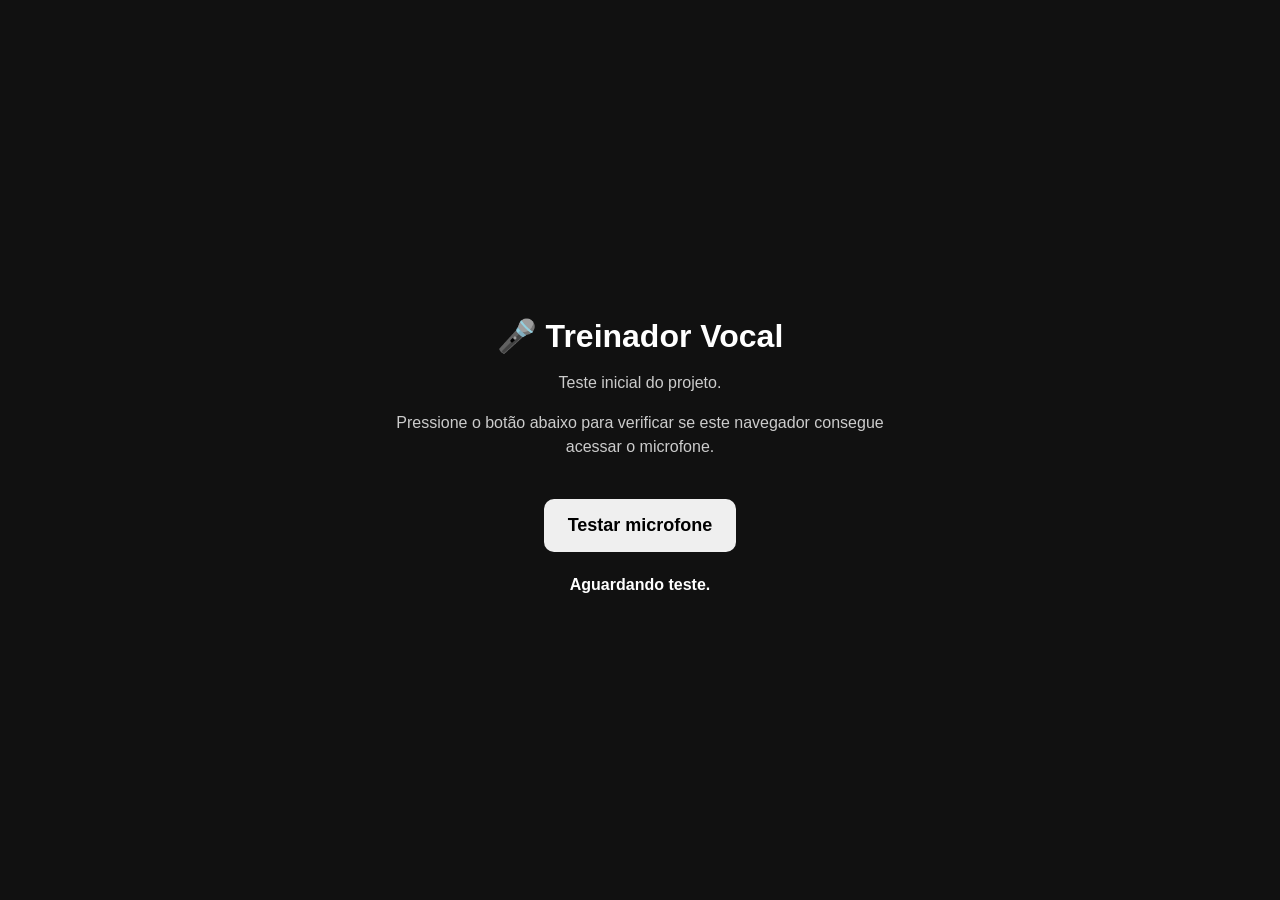
==== index.html @ 142729bc "Cria teste inicial de microfone" ====
<!DOCTYPE html>
<html lang="pt-BR">
<head>
    <meta charset="UTF-8">
    <meta
        name="viewport"
        content="width=device-width, initial-scale=1.0"
    >

    <title>Treinador Vocal</title>

    <style>
        * {
            box-sizing: border-box;
        }

        body {
            margin: 0;
            min-height: 100vh;
            display: flex;
            justify-content: center;
            align-items: center;
            padding: 24px;

            font-family: Arial, Helvetica, sans-serif;

            background: #111;
            color: #fff;
        }

        main {
            width: 100%;
            max-width: 520px;

            text-align: center;
        }

        h1 {
            margin-bottom: 8px;
        }

        p {
            line-height: 1.5;
            color: #ccc;
        }

        button {
            margin-top: 24px;
            padding: 16px 24px;

            border: 0;
            border-radius: 10px;

            font-size: 18px;
            font-weight: bold;

            cursor: pointer;
        }

        #status {
            margin-top: 24px;
            min-height: 28px;

            font-weight: bold;
        }

        .sucesso {
            color: #67d96f;
        }

        .erro {
            color: #ff7070;
        }
    </style>
</head>

<body>

    <main>
        <h1>🎤 Treinador Vocal</h1>

        <p>
            Teste inicial do projeto.
        </p>

        <p>
            Pressione o botão abaixo para verificar
            se este navegador consegue acessar o microfone.
        </p>

        <button id="botaoMicrofone">
            Testar microfone
        </button>

        <div id="status">
            Aguardando teste.
        </div>
    </main>

    <script>
        const botao = document.getElementById("botaoMicrofone");
        const status = document.getElementById("status");

        botao.addEventListener("click", async () => {
            status.className = "";
            status.textContent = "Solicitando acesso ao microfone...";

            if (
                !navigator.mediaDevices ||
                !navigator.mediaDevices.getUserMedia
            ) {
                status.className = "erro";
                status.textContent =
                    "Este navegador não oferece suporte ao acesso ao microfone.";

                return;
            }

            try {
                const stream = await navigator.mediaDevices.getUserMedia({
                    audio: true
                });

                status.className = "sucesso";
                status.textContent =
                    "✓ Microfone autorizado e detectado com sucesso!";

                /*
                 * Por enquanto não precisamos ouvir nem processar o áudio.
                 * Portanto, encerramos imediatamente o acesso ao microfone.
                 */
                stream.getTracks().forEach(track => {
                    track.stop();
                });

            } catch (erro) {
                console.error(erro);

                status.className = "erro";

                if (erro.name === "NotAllowedError") {
                    status.textContent =
                        "Permissão do microfone negada.";
                } else if (erro.name === "NotFoundError") {
                    status.textContent =
                        "Nenhum microfone foi encontrado.";
                } else {
                    status.textContent =
                        "Não foi possível acessar o microfone: " +
                        erro.message;
                }
            }
        });
    </script>

</body>
</html>
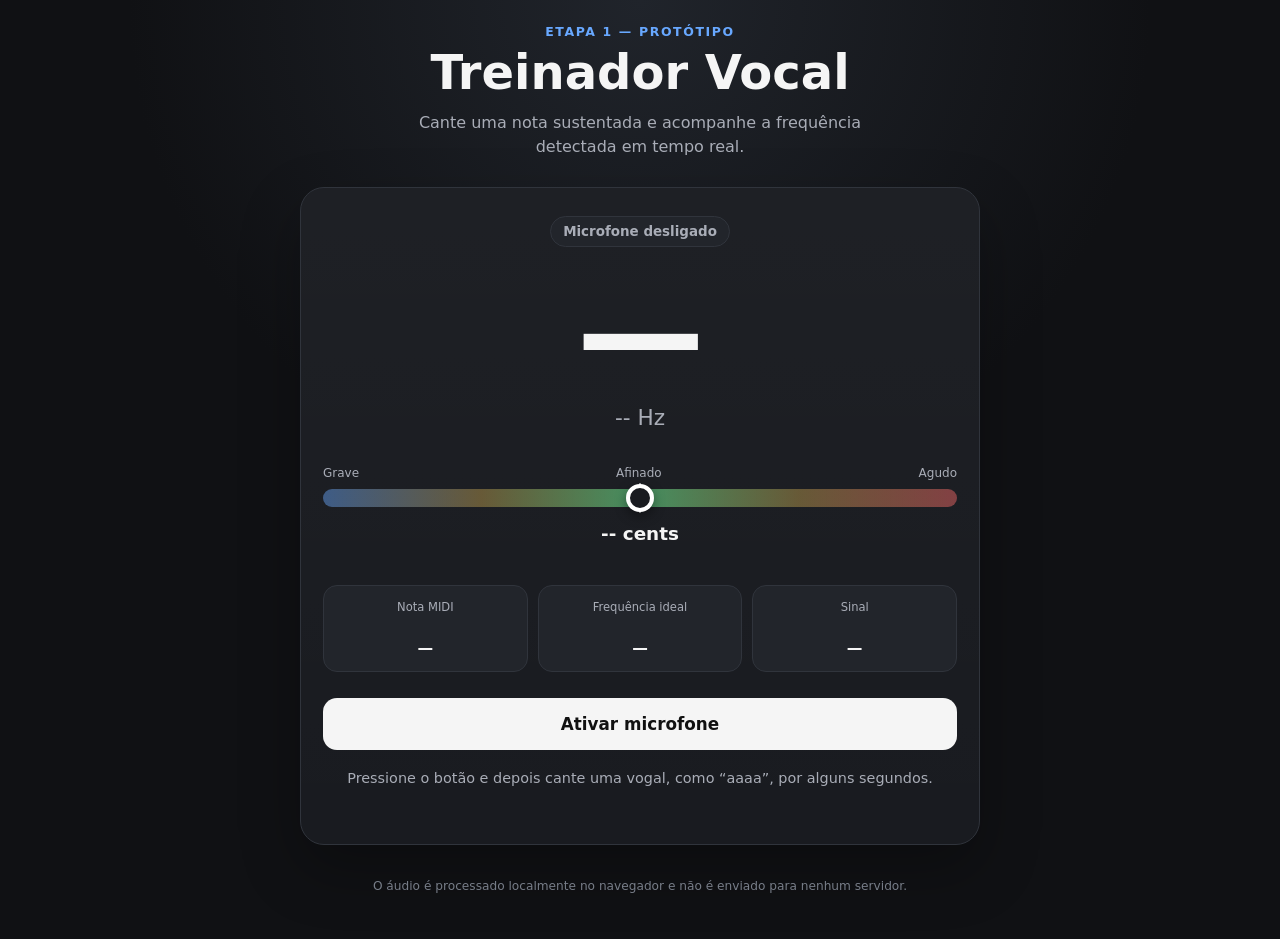
==== commit a368df8a: "Implementa prototipo de deteccao de pitch" ====
--- a/index.html
+++ b/index.html
@@ -2,156 +2,190 @@
 <html lang="pt-BR">
 <head>
     <meta charset="UTF-8">
+
     <meta
         name="viewport"
         content="width=device-width, initial-scale=1.0"
     >
 
+    <meta
+        name="theme-color"
+        content="#101114"
+    >
+
     <title>Treinador Vocal</title>
 
-    <style>
-        * {
-            box-sizing: border-box;
-        }
-
-        body {
-            margin: 0;
-            min-height: 100vh;
-            display: flex;
-            justify-content: center;
-            align-items: center;
-            padding: 24px;
-
-            font-family: Arial, Helvetica, sans-serif;
-
-            background: #111;
-            color: #fff;
-        }
-
-        main {
-            width: 100%;
-            max-width: 520px;
-
-            text-align: center;
-        }
-
-        h1 {
-            margin-bottom: 8px;
-        }
-
-        p {
-            line-height: 1.5;
-            color: #ccc;
-        }
-
-        button {
-            margin-top: 24px;
-            padding: 16px 24px;
-
-            border: 0;
-            border-radius: 10px;
-
-            font-size: 18px;
-            font-weight: bold;
-
-            cursor: pointer;
-        }
-
-        #status {
-            margin-top: 24px;
-            min-height: 28px;
-
-            font-weight: bold;
-        }
-
-        .sucesso {
-            color: #67d96f;
-        }
-
-        .erro {
-            color: #ff7070;
-        }
-    </style>
+    <link
+        rel="stylesheet"
+        href="./css/style.css"
+    >
 </head>
 
 <body>
 
-    <main>
-        <h1>🎤 Treinador Vocal</h1>
+    <main class="app">
 
-        <p>
-            Teste inicial do projeto.
-        </p>
+        <header class="cabecalho">
+            <p class="etapa">
+                ETAPA 1 — PROTÓTIPO
+            </p>
 
-        <p>
-            Pressione o botão abaixo para verificar
-            se este navegador consegue acessar o microfone.
-        </p>
+            <h1>
+                Treinador Vocal
+            </h1>
 
-        <button id="botaoMicrofone">
-            Testar microfone
-        </button>
+            <p class="descricao">
+                Cante uma nota sustentada e acompanhe
+                a frequência detectada em tempo real.
+            </p>
+        </header>
 
-        <div id="status">
-            Aguardando teste.
-        </div>
+
+        <section class="painel">
+
+            <div
+                id="estadoMicrofone"
+                class="estado-microfone"
+            >
+                Microfone desligado
+            </div>
+
+
+            <div class="nota-area">
+
+                <div
+                    id="nota"
+                    class="nota"
+                >
+                    —
+                </div>
+
+                <div
+                    id="oitava"
+                    class="oitava"
+                >
+                </div>
+
+            </div>
+
+
+            <div
+                id="frequencia"
+                class="frequencia"
+            >
+                -- Hz
+            </div>
+
+
+            <div class="afinacao">
+
+                <div class="afinacao-rotulos">
+                    <span>Grave</span>
+                    <span>Afinado</span>
+                    <span>Agudo</span>
+                </div>
+
+                <div class="medidor">
+
+                    <div class="linha-central"></div>
+
+                    <div
+                        id="indicador"
+                        class="indicador"
+                    ></div>
+
+                </div>
+
+                <div
+                    id="cents"
+                    class="cents"
+                >
+                    -- cents
+                </div>
+
+            </div>
+
+
+            <div class="detalhes">
+
+                <div class="detalhe">
+                    <span class="detalhe-titulo">
+                        Nota MIDI
+                    </span>
+
+                    <span
+                        id="midi"
+                        class="detalhe-valor"
+                    >
+                        —
+                    </span>
+                </div>
+
+
+                <div class="detalhe">
+                    <span class="detalhe-titulo">
+                        Frequência ideal
+                    </span>
+
+                    <span
+                        id="frequenciaIdeal"
+                        class="detalhe-valor"
+                    >
+                        —
+                    </span>
+                </div>
+
+
+                <div class="detalhe">
+                    <span class="detalhe-titulo">
+                        Sinal
+                    </span>
+
+                    <span
+                        id="nivelSinal"
+                        class="detalhe-valor"
+                    >
+                        —
+                    </span>
+                </div>
+
+            </div>
+
+
+            <button
+                id="botaoMicrofone"
+                class="botao-principal"
+                type="button"
+            >
+                Ativar microfone
+            </button>
+
+
+            <p
+                id="mensagem"
+                class="mensagem"
+            >
+                Pressione o botão e depois cante uma vogal,
+                como “aaaa”, por alguns segundos.
+            </p>
+
+        </section>
+
+
+        <footer class="rodape">
+            <p>
+                O áudio é processado localmente no navegador
+                e não é enviado para nenhum servidor.
+            </p>
+        </footer>
+
     </main>
 
-    <script>
-        const botao = document.getElementById("botaoMicrofone");
-        const status = document.getElementById("status");
 
-        botao.addEventListener("click", async () => {
-            status.className = "";
-            status.textContent = "Solicitando acesso ao microfone...";
-
-            if (
-                !navigator.mediaDevices ||
-                !navigator.mediaDevices.getUserMedia
-            ) {
-                status.className = "erro";
-                status.textContent =
-                    "Este navegador não oferece suporte ao acesso ao microfone.";
-
-                return;
-            }
-
-            try {
-                const stream = await navigator.mediaDevices.getUserMedia({
-                    audio: true
-                });
-
-                status.className = "sucesso";
-                status.textContent =
-                    "✓ Microfone autorizado e detectado com sucesso!";
-
-                /*
-                 * Por enquanto não precisamos ouvir nem processar o áudio.
-                 * Portanto, encerramos imediatamente o acesso ao microfone.
-                 */
-                stream.getTracks().forEach(track => {
-                    track.stop();
-                });
-
-            } catch (erro) {
-                console.error(erro);
-
-                status.className = "erro";
-
-                if (erro.name === "NotAllowedError") {
-                    status.textContent =
-                        "Permissão do microfone negada.";
-                } else if (erro.name === "NotFoundError") {
-                    status.textContent =
-                        "Nenhum microfone foi encontrado.";
-                } else {
-                    status.textContent =
-                        "Não foi possível acessar o microfone: " +
-                        erro.message;
-                }
-            }
-        });
-    </script>
+    <script
+        type="module"
+        src="./js/app.js"
+    ></script>
 
 </body>
 </html>
--- a/css/style.css
+++ b/css/style.css
@@ -0,0 +1,489 @@
+:root {
+    font-family:
+        Inter,
+        system-ui,
+        -apple-system,
+        BlinkMacSystemFont,
+        "Segoe UI",
+        sans-serif;
+
+    color-scheme: dark;
+
+    --fundo: #101114;
+    --painel: #191b20;
+    --painel-secundario: #22252b;
+
+    --texto: #f5f5f5;
+    --texto-secundario: #a9adb7;
+
+    --borda: #30343c;
+
+    --verde: #62dd8b;
+    --amarelo: #f4c95d;
+    --vermelho: #ff6b6b;
+    --azul: #68a8ff;
+}
+
+
+* {
+    box-sizing: border-box;
+}
+
+
+html,
+body {
+    margin: 0;
+    min-height: 100%;
+}
+
+
+body {
+    min-height: 100vh;
+
+    background:
+        radial-gradient(
+            circle at top,
+            #20242b 0%,
+            var(--fundo) 45%
+        );
+
+    color: var(--texto);
+}
+
+
+button,
+input,
+select {
+    font: inherit;
+}
+
+
+.app {
+    width: min(100%, 720px);
+
+    margin: 0 auto;
+
+    padding:
+        max(24px, env(safe-area-inset-top))
+        20px
+        max(32px, env(safe-area-inset-bottom));
+}
+
+
+.cabecalho {
+    text-align: center;
+
+    margin-bottom: 28px;
+}
+
+
+.etapa {
+    margin: 0 0 8px;
+
+    color: var(--azul);
+
+    font-size: 0.78rem;
+    font-weight: 800;
+
+    letter-spacing: 0.13em;
+}
+
+
+h1 {
+    margin: 0;
+
+    font-size: clamp(
+        2rem,
+        8vw,
+        3rem
+    );
+
+    line-height: 1.05;
+}
+
+
+.descricao {
+    max-width: 520px;
+
+    margin: 14px auto 0;
+
+    color: var(--texto-secundario);
+
+    font-size: 1rem;
+    line-height: 1.5;
+}
+
+
+.painel {
+    padding: 28px 22px;
+
+    background:
+        linear-gradient(
+            180deg,
+            rgba(255, 255, 255, 0.025),
+            rgba(255, 255, 255, 0)
+        ),
+        var(--painel);
+
+    border: 1px solid var(--borda);
+    border-radius: 24px;
+
+    box-shadow:
+        0 24px 60px
+        rgba(0, 0, 0, 0.28);
+}
+
+
+.estado-microfone {
+    width: fit-content;
+
+    margin: 0 auto 22px;
+
+    padding: 7px 12px;
+
+    border: 1px solid var(--borda);
+    border-radius: 999px;
+
+    background: var(--painel-secundario);
+
+    color: var(--texto-secundario);
+
+    font-size: 0.84rem;
+    font-weight: 700;
+}
+
+
+.estado-microfone.ativo {
+    border-color:
+        rgba(98, 221, 139, 0.4);
+
+    color: var(--verde);
+}
+
+
+.nota-area {
+    min-height: 118px;
+
+    display: flex;
+
+    align-items: baseline;
+    justify-content: center;
+
+    gap: 6px;
+}
+
+
+.nota {
+    font-size: clamp(
+        5rem,
+        25vw,
+        8rem
+    );
+
+    font-weight: 900;
+
+    line-height: 1;
+
+    letter-spacing: -0.06em;
+}
+
+
+.oitava {
+    font-size: clamp(
+        2rem,
+        10vw,
+        3rem
+    );
+
+    font-weight: 700;
+
+    color: var(--texto-secundario);
+}
+
+
+.frequencia {
+    margin-top: 8px;
+
+    text-align: center;
+
+    color: var(--texto-secundario);
+
+    font-size: 1.35rem;
+    font-variant-numeric: tabular-nums;
+}
+
+
+.afinacao {
+    margin-top: 36px;
+}
+
+
+.afinacao-rotulos {
+    display: flex;
+
+    justify-content: space-between;
+
+    margin-bottom: 9px;
+
+    color: var(--texto-secundario);
+
+    font-size: 0.75rem;
+}
+
+
+.medidor {
+    position: relative;
+
+    height: 18px;
+
+    border-radius: 999px;
+
+    background:
+        linear-gradient(
+            90deg,
+            rgba(104, 168, 255, 0.45),
+            rgba(244, 201, 93, 0.35),
+            rgba(98, 221, 139, 0.6),
+            rgba(244, 201, 93, 0.35),
+            rgba(255, 107, 107, 0.45)
+        );
+
+    overflow: visible;
+}
+
+
+.linha-central {
+    position: absolute;
+
+    left: 50%;
+    top: -6px;
+
+    width: 2px;
+    height: 30px;
+
+    transform: translateX(-50%);
+
+    background: white;
+
+    opacity: 0.75;
+
+    border-radius: 999px;
+}
+
+
+.indicador {
+    position: absolute;
+
+    left: 50%;
+    top: 50%;
+
+    width: 28px;
+    height: 28px;
+
+    transform:
+        translate(-50%, -50%);
+
+    border: 4px solid white;
+    border-radius: 50%;
+
+    background: var(--painel);
+
+    box-shadow:
+        0 4px 12px
+        rgba(0, 0, 0, 0.4);
+
+    transition:
+        left 70ms linear,
+        opacity 120ms ease;
+}
+
+
+.cents {
+    min-height: 30px;
+
+    margin-top: 16px;
+
+    text-align: center;
+
+    font-size: 1.15rem;
+    font-weight: 800;
+
+    font-variant-numeric: tabular-nums;
+}
+
+
+.cents.afinado {
+    color: var(--verde);
+}
+
+
+.cents.proximo {
+    color: var(--amarelo);
+}
+
+
+.cents.distante {
+    color: var(--vermelho);
+}
+
+
+.detalhes {
+    display: grid;
+
+    grid-template-columns:
+        repeat(3, 1fr);
+
+    gap: 10px;
+
+    margin-top: 32px;
+}
+
+
+.detalhe {
+    min-width: 0;
+
+    padding: 14px 10px;
+
+    background: var(--painel-secundario);
+
+    border: 1px solid var(--borda);
+    border-radius: 14px;
+
+    text-align: center;
+}
+
+
+.detalhe-titulo {
+    display: block;
+
+    min-height: 32px;
+
+    color: var(--texto-secundario);
+
+    font-size: 0.72rem;
+}
+
+
+.detalhe-valor {
+    display: block;
+
+    margin-top: 6px;
+
+    font-size: 0.98rem;
+    font-weight: 800;
+
+    font-variant-numeric: tabular-nums;
+}
+
+
+.botao-principal {
+    width: 100%;
+
+    margin-top: 26px;
+    padding: 16px 22px;
+
+    border: 0;
+    border-radius: 14px;
+
+    background: var(--texto);
+
+    color: #111;
+
+    font-size: 1.05rem;
+    font-weight: 900;
+
+    cursor: pointer;
+}
+
+
+.botao-principal:active {
+    transform: scale(0.99);
+}
+
+
+.botao-principal.parar {
+    background: var(--vermelho);
+
+    color: white;
+}
+
+
+.botao-principal:disabled {
+    cursor: wait;
+
+    opacity: 0.65;
+}
+
+
+.mensagem {
+    min-height: 48px;
+
+    margin: 18px 0 0;
+
+    text-align: center;
+
+    color: var(--texto-secundario);
+
+    font-size: 0.9rem;
+    line-height: 1.5;
+}
+
+
+.mensagem.erro {
+    color: var(--vermelho);
+}
+
+
+.rodape {
+    padding: 20px 16px 0;
+
+    text-align: center;
+
+    color: #777d88;
+
+    font-size: 0.76rem;
+    line-height: 1.45;
+}
+
+
+@media (max-width: 520px) {
+
+    .app {
+        padding-left: 14px;
+        padding-right: 14px;
+    }
+
+
+    .painel {
+        padding:
+            24px
+            16px;
+    }
+
+
+    .detalhes {
+        grid-template-columns: 1fr;
+    }
+
+
+    .detalhe {
+        display: flex;
+
+        align-items: center;
+        justify-content: space-between;
+
+        gap: 12px;
+
+        text-align: left;
+    }
+
+
+    .detalhe-titulo {
+        min-height: 0;
+    }
+
+
+    .detalhe-valor {
+        margin-top: 0;
+    }
+}
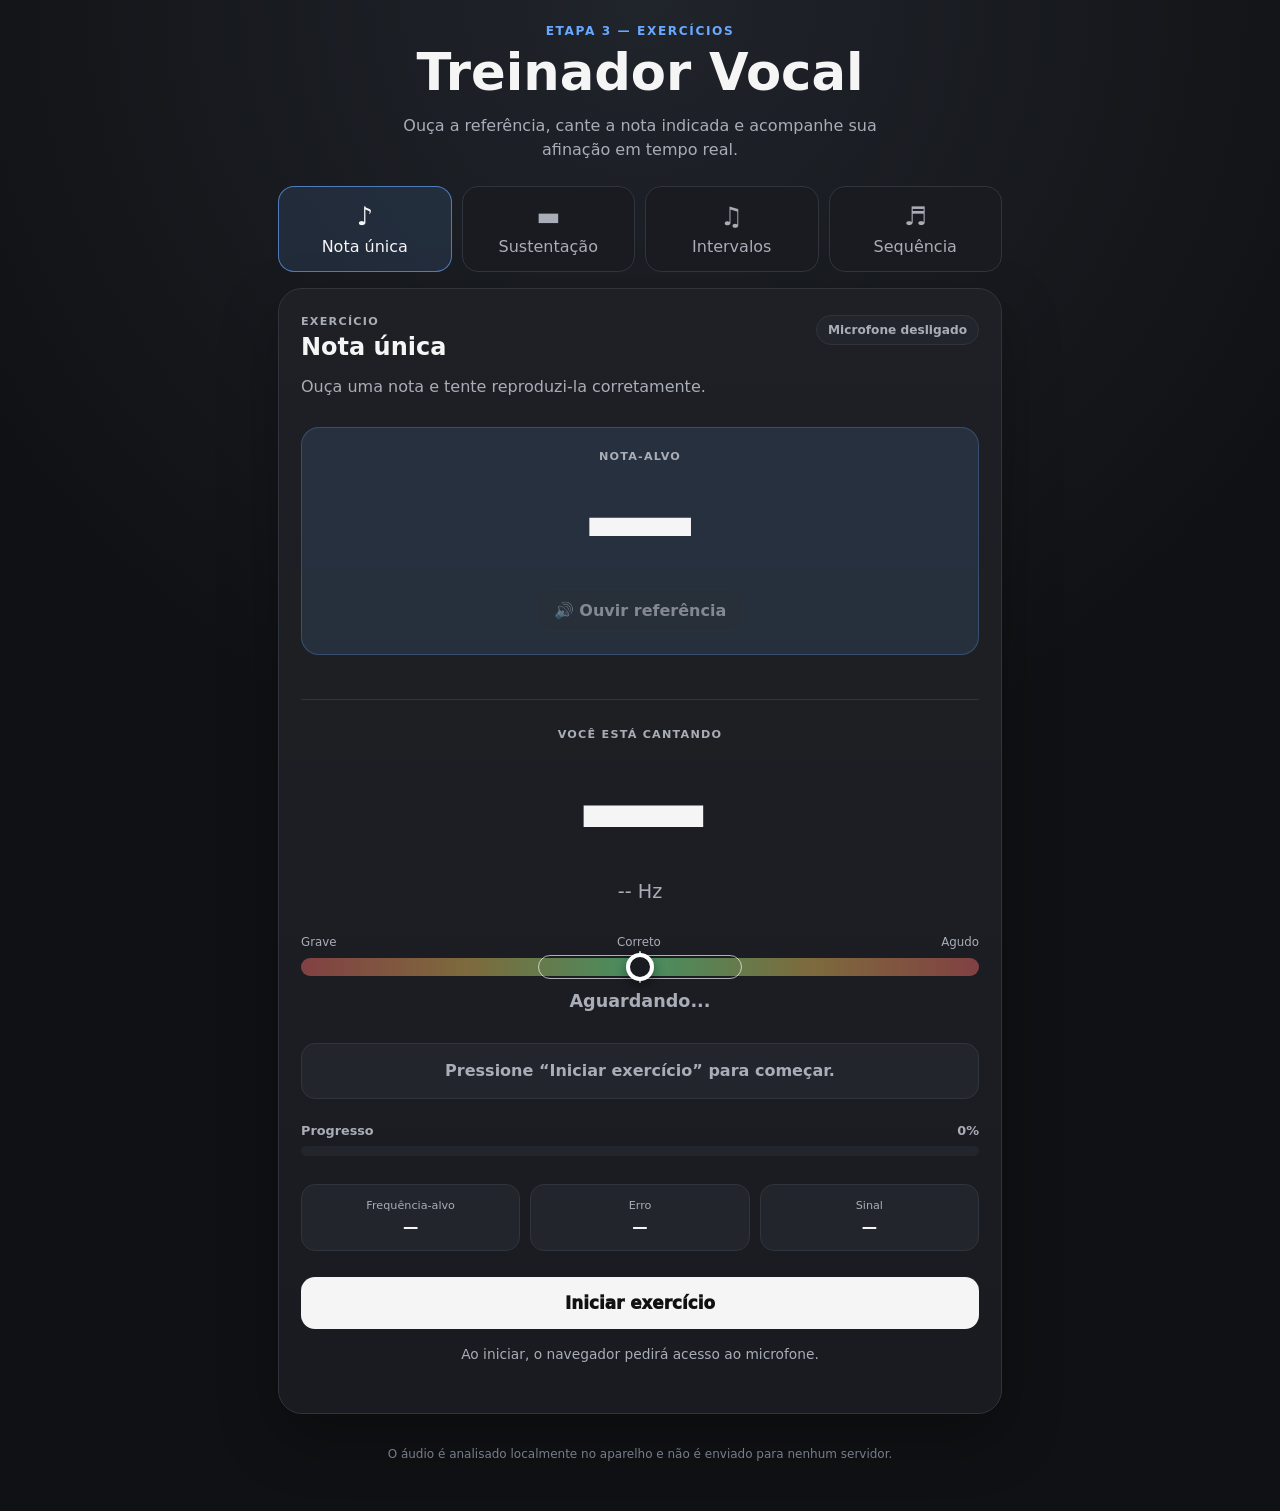
==== commit 6f90cf76: "Implementa exercicios de afinacao vocal" ====
--- a/index.html
+++ b/index.html
@@ -26,8 +26,9 @@
     <main class="app">
 
         <header class="cabecalho">
+
             <p class="etapa">
-                ETAPA 1 — PROTÓTIPO
+                ETAPA 3 — EXERCÍCIOS
             </p>
 
             <h1>
@@ -35,45 +36,165 @@
             </h1>
 
             <p class="descricao">
-                Cante uma nota sustentada e acompanhe
-                a frequência detectada em tempo real.
-            </p>
+                Ouça a referência, cante a nota indicada
+                e acompanhe sua afinação em tempo real.
+            </p>
+
         </header>
 
 
+        <section class="selecao-exercicios">
+
+            <button
+                class="botao-exercicio ativo"
+                data-exercise="single"
+                type="button"
+            >
+                <span class="icone-exercicio">♪</span>
+                <span>Nota única</span>
+            </button>
+
+
+            <button
+                class="botao-exercicio"
+                data-exercise="sustain"
+                type="button"
+            >
+                <span class="icone-exercicio">▬</span>
+                <span>Sustentação</span>
+            </button>
+
+
+            <button
+                class="botao-exercicio"
+                data-exercise="interval"
+                type="button"
+            >
+                <span class="icone-exercicio">♫</span>
+                <span>Intervalos</span>
+            </button>
+
+
+            <button
+                class="botao-exercicio"
+                data-exercise="sequence"
+                type="button"
+            >
+                <span class="icone-exercicio">♬</span>
+                <span>Sequência</span>
+            </button>
+
+        </section>
+
+
         <section class="painel">
 
+            <div class="topo-painel">
+
+                <div>
+                    <p class="rotulo">
+                        EXERCÍCIO
+                    </p>
+
+                    <h2 id="tituloExercicio">
+                        Nota única
+                    </h2>
+                </div>
+
+
+                <div
+                    id="estadoMicrofone"
+                    class="estado-microfone"
+                >
+                    Microfone desligado
+                </div>
+
+            </div>
+
+
+            <p
+                id="descricaoExercicio"
+                class="descricao-exercicio"
+            >
+                Ouça uma nota e tente reproduzi-la corretamente.
+            </p>
+
+
+            <div class="alvo-container">
+
+                <p class="rotulo">
+                    NOTA-ALVO
+                </p>
+
+                <div class="nota-alvo-area">
+
+                    <span
+                        id="notaAlvo"
+                        class="nota-alvo"
+                    >
+                        —
+                    </span>
+
+                    <span
+                        id="oitavaAlvo"
+                        class="oitava-alvo"
+                    ></span>
+
+                </div>
+
+
+                <button
+                    id="botaoOuvirNota"
+                    class="botao-secundario"
+                    type="button"
+                    disabled
+                >
+                    🔊 Ouvir referência
+                </button>
+
+            </div>
+
+
             <div
-                id="estadoMicrofone"
-                class="estado-microfone"
-            >
-                Microfone desligado
-            </div>
-
-
-            <div class="nota-area">
+                id="sequenciaVisual"
+                class="sequencia-visual"
+            ></div>
+
+
+            <div class="divisor"></div>
+
+
+            <div class="deteccao">
+
+                <p class="rotulo">
+                    VOCÊ ESTÁ CANTANDO
+                </p>
+
+
+                <div class="nota-detectada-area">
+
+                    <span
+                        id="nota"
+                        class="nota"
+                    >
+                        —
+                    </span>
+
+                    <span
+                        id="oitava"
+                        class="oitava"
+                    ></span>
+
+                </div>
+
 
                 <div
-                    id="nota"
-                    class="nota"
+                    id="frequencia"
+                    class="frequencia"
                 >
-                    —
-                </div>
-
-                <div
-                    id="oitava"
-                    class="oitava"
-                >
-                </div>
-
-            </div>
-
-
-            <div
-                id="frequencia"
-                class="frequencia"
-            >
-                -- Hz
+                    -- Hz
+                </div>
+
             </div>
 
 
@@ -81,11 +202,14 @@
 
                 <div class="afinacao-rotulos">
                     <span>Grave</span>
-                    <span>Afinado</span>
+                    <span>Correto</span>
                     <span>Agudo</span>
                 </div>
 
+
                 <div class="medidor">
+
+                    <div class="faixa-correta"></div>
 
                     <div class="linha-central"></div>
 
@@ -96,11 +220,47 @@
 
                 </div>
 
+
                 <div
                     id="cents"
                     class="cents"
                 >
-                    -- cents
+                    Aguardando...
+                </div>
+
+            </div>
+
+
+            <div
+                id="feedback"
+                class="feedback neutro"
+            >
+                Escolha o exercício e pressione “Iniciar exercício”.
+            </div>
+
+
+            <div class="progresso-container">
+
+                <div class="progresso-cabecalho">
+
+                    <span>
+                        Progresso
+                    </span>
+
+                    <span id="textoProgresso">
+                        0%
+                    </span>
+
+                </div>
+
+
+                <div class="barra-progresso">
+
+                    <div
+                        id="barraProgresso"
+                        class="barra-progresso-preenchimento"
+                    ></div>
+
                 </div>
 
             </div>
@@ -109,34 +269,39 @@
             <div class="detalhes">
 
                 <div class="detalhe">
+
                     <span class="detalhe-titulo">
-                        Nota MIDI
-                    </span>
-
-                    <span
-                        id="midi"
+                        Frequência-alvo
+                    </span>
+
+                    <span
+                        id="frequenciaAlvo"
                         class="detalhe-valor"
                     >
                         —
                     </span>
+
                 </div>
 
 
                 <div class="detalhe">
+
                     <span class="detalhe-titulo">
-                        Frequência ideal
-                    </span>
-
-                    <span
-                        id="frequenciaIdeal"
+                        Erro
+                    </span>
+
+                    <span
+                        id="erroCents"
                         class="detalhe-valor"
                     >
                         —
                     </span>
+
                 </div>
 
 
                 <div class="detalhe">
+
                     <span class="detalhe-titulo">
                         Sinal
                     </span>
@@ -147,17 +312,18 @@
                     >
                         —
                     </span>
-                </div>
-
-            </div>
-
-
-            <button
-                id="botaoMicrofone"
+
+                </div>
+
+            </div>
+
+
+            <button
+                id="botaoPrincipal"
                 class="botao-principal"
                 type="button"
             >
-                Ativar microfone
+                Iniciar exercício
             </button>
 
 
@@ -165,18 +331,19 @@
                 id="mensagem"
                 class="mensagem"
             >
-                Pressione o botão e depois cante uma vogal,
-                como “aaaa”, por alguns segundos.
+                Ao iniciar, o navegador pedirá acesso ao microfone.
             </p>
 
         </section>
 
 
         <footer class="rodape">
+
             <p>
-                O áudio é processado localmente no navegador
+                O áudio é analisado localmente no aparelho
                 e não é enviado para nenhum servidor.
             </p>
+
         </footer>
 
     </main>
--- a/css/style.css
+++ b/css/style.css
@@ -12,6 +12,7 @@
     --fundo: #101114;
     --painel: #191b20;
     --painel-secundario: #22252b;
+    --painel-claro: #2a2e36;
 
     --texto: #f5f5f5;
     --texto-secundario: #a9adb7;
@@ -19,9 +20,16 @@
     --borda: #30343c;
 
     --verde: #62dd8b;
+    --verde-fundo: rgba(98, 221, 139, 0.12);
+
     --amarelo: #f4c95d;
+    --amarelo-fundo: rgba(244, 201, 93, 0.12);
+
     --vermelho: #ff6b6b;
+    --vermelho-fundo: rgba(255, 107, 107, 0.12);
+
     --azul: #68a8ff;
+    --azul-fundo: rgba(104, 168, 255, 0.12);
 }
 
 
@@ -44,36 +52,44 @@
         radial-gradient(
             circle at top,
             #20242b 0%,
-            var(--fundo) 45%
+            var(--fundo) 48%
         );
 
     color: var(--texto);
 }
 
 
-button,
-input,
-select {
+button {
     font: inherit;
 }
 
 
+button:focus-visible {
+    outline: 3px solid rgba(104, 168, 255, 0.7);
+    outline-offset: 3px;
+}
+
+
 .app {
-    width: min(100%, 720px);
+    width: min(100%, 760px);
 
     margin: 0 auto;
 
     padding:
         max(24px, env(safe-area-inset-top))
-        20px
-        max(32px, env(safe-area-inset-bottom));
-}
-
+        18px
+        max(36px, env(safe-area-inset-bottom));
+}
+
+
+/* ============================================================
+   CABEÇALHO
+   ============================================================ */
 
 .cabecalho {
+    margin-bottom: 24px;
+
     text-align: center;
-
-    margin-bottom: 28px;
 }
 
 
@@ -82,8 +98,8 @@
 
     color: var(--azul);
 
-    font-size: 0.78rem;
-    font-weight: 800;
+    font-size: 0.76rem;
+    font-weight: 900;
 
     letter-spacing: 0.13em;
 }
@@ -95,7 +111,7 @@
     font-size: clamp(
         2rem,
         8vw,
-        3rem
+        3.2rem
     );
 
     line-height: 1.05;
@@ -103,30 +119,103 @@
 
 
 .descricao {
-    max-width: 520px;
+    max-width: 540px;
 
     margin: 14px auto 0;
 
     color: var(--texto-secundario);
 
-    font-size: 1rem;
     line-height: 1.5;
 }
 
 
+/* ============================================================
+   SELETOR DE EXERCÍCIOS
+   ============================================================ */
+
+.selecao-exercicios {
+    display: grid;
+
+    grid-template-columns:
+        repeat(4, 1fr);
+
+    gap: 10px;
+
+    margin-bottom: 16px;
+}
+
+
+.botao-exercicio {
+    min-height: 86px;
+
+    display: flex;
+
+    flex-direction: column;
+    align-items: center;
+    justify-content: center;
+
+    gap: 6px;
+
+    padding: 12px 8px;
+
+    border: 1px solid var(--borda);
+    border-radius: 16px;
+
+    background: var(--painel);
+
+    color: var(--texto-secundario);
+
+    cursor: pointer;
+
+    transition:
+        border-color 150ms ease,
+        background 150ms ease,
+        color 150ms ease,
+        transform 100ms ease;
+}
+
+
+.botao-exercicio:hover {
+    border-color: #4c5361;
+}
+
+
+.botao-exercicio:active {
+    transform: scale(0.98);
+}
+
+
+.botao-exercicio.ativo {
+    border-color: rgba(104, 168, 255, 0.65);
+
+    background: var(--azul-fundo);
+
+    color: var(--texto);
+}
+
+
+.icone-exercicio {
+    font-size: 1.6rem;
+}
+
+
+/* ============================================================
+   PAINEL PRINCIPAL
+   ============================================================ */
+
 .painel {
-    padding: 28px 22px;
+    padding: 26px 22px;
+
+    border: 1px solid var(--borda);
+    border-radius: 24px;
 
     background:
         linear-gradient(
             180deg,
             rgba(255, 255, 255, 0.025),
-            rgba(255, 255, 255, 0)
+            transparent
         ),
         var(--painel);
-
-    border: 1px solid var(--borda);
-    border-radius: 24px;
 
     box-shadow:
         0 24px 60px
@@ -134,12 +223,39 @@
 }
 
 
+.topo-painel {
+    display: flex;
+
+    align-items: flex-start;
+    justify-content: space-between;
+
+    gap: 18px;
+}
+
+
+.rotulo {
+    margin: 0 0 5px;
+
+    color: var(--texto-secundario);
+
+    font-size: 0.7rem;
+    font-weight: 900;
+
+    letter-spacing: 0.11em;
+}
+
+
+h2 {
+    margin: 0;
+
+    font-size: 1.5rem;
+}
+
+
 .estado-microfone {
-    width: fit-content;
-
-    margin: 0 auto 22px;
-
-    padding: 7px 12px;
+    flex-shrink: 0;
+
+    padding: 7px 11px;
 
     border: 1px solid var(--borda);
     border-radius: 999px;
@@ -148,8 +264,8 @@
 
     color: var(--texto-secundario);
 
-    font-size: 0.84rem;
-    font-weight: 700;
+    font-size: 0.76rem;
+    font-weight: 800;
 }
 
 
@@ -161,60 +277,232 @@
 }
 
 
-.nota-area {
-    min-height: 118px;
+.descricao-exercicio {
+    margin: 14px 0 0;
+
+    color: var(--texto-secundario);
+
+    line-height: 1.5;
+}
+
+
+/* ============================================================
+   NOTA-ALVO
+   ============================================================ */
+
+.alvo-container {
+    margin-top: 28px;
+
+    padding: 22px;
+
+    border: 1px solid rgba(104, 168, 255, 0.25);
+    border-radius: 18px;
+
+    background: var(--azul-fundo);
+
+    text-align: center;
+}
+
+
+.nota-alvo-area {
+    min-height: 96px;
 
     display: flex;
 
     align-items: baseline;
     justify-content: center;
 
-    gap: 6px;
+    gap: 4px;
+}
+
+
+.nota-alvo {
+    font-size: clamp(
+        4.4rem,
+        20vw,
+        6.8rem
+    );
+
+    font-weight: 950;
+
+    line-height: 1;
+}
+
+
+.oitava-alvo {
+    font-size: 2.3rem;
+
+    font-weight: 800;
+
+    color: var(--texto-secundario);
+}
+
+
+.botao-secundario {
+    margin-top: 12px;
+
+    padding: 11px 17px;
+
+    border: 1px solid var(--borda);
+    border-radius: 12px;
+
+    background: var(--painel-claro);
+
+    color: var(--texto);
+
+    font-weight: 800;
+
+    cursor: pointer;
+}
+
+
+.botao-secundario:disabled {
+    cursor: not-allowed;
+
+    opacity: 0.45;
+}
+
+
+/* ============================================================
+   SEQUÊNCIA VISUAL
+   ============================================================ */
+
+.sequencia-visual {
+    display: flex;
+
+    flex-wrap: wrap;
+
+    align-items: center;
+    justify-content: center;
+
+    gap: 8px;
+
+    min-height: 0;
+
+    margin-top: 16px;
+}
+
+
+.nota-sequencia {
+    min-width: 58px;
+
+    padding: 10px;
+
+    border: 1px solid var(--borda);
+    border-radius: 12px;
+
+    background: var(--painel-secundario);
+
+    color: var(--texto-secundario);
+
+    text-align: center;
+
+    font-weight: 900;
+
+    transition:
+        border-color 150ms ease,
+        background 150ms ease,
+        color 150ms ease,
+        transform 150ms ease;
+}
+
+
+.nota-sequencia.atual {
+    transform: scale(1.08);
+
+    border-color: var(--azul);
+
+    background: var(--azul-fundo);
+
+    color: var(--texto);
+}
+
+
+.nota-sequencia.concluida {
+    border-color:
+        rgba(98, 221, 139, 0.55);
+
+    background: var(--verde-fundo);
+
+    color: var(--verde);
+}
+
+
+.divisor {
+    height: 1px;
+
+    margin: 28px 0;
+
+    background: var(--borda);
+}
+
+
+/* ============================================================
+   NOTA DETECTADA
+   ============================================================ */
+
+.deteccao {
+    text-align: center;
+}
+
+
+.nota-detectada-area {
+    min-height: 116px;
+
+    display: flex;
+
+    align-items: baseline;
+    justify-content: center;
+
+    gap: 5px;
 }
 
 
 .nota {
     font-size: clamp(
         5rem,
-        25vw,
+        24vw,
         8rem
     );
 
-    font-weight: 900;
+    font-weight: 950;
 
     line-height: 1;
 
-    letter-spacing: -0.06em;
+    letter-spacing: -0.05em;
 }
 
 
 .oitava {
     font-size: clamp(
         2rem,
-        10vw,
+        9vw,
         3rem
     );
 
-    font-weight: 700;
-
-    color: var(--texto-secundario);
+    color: var(--texto-secundario);
+
+    font-weight: 800;
 }
 
 
 .frequencia {
-    margin-top: 8px;
-
-    text-align: center;
-
-    color: var(--texto-secundario);
-
-    font-size: 1.35rem;
+    margin-top: 6px;
+
+    color: var(--texto-secundario);
+
+    font-size: 1.2rem;
+
     font-variant-numeric: tabular-nums;
 }
 
 
+/* ============================================================
+   MEDIDOR
+   ============================================================ */
+
 .afinacao {
-    margin-top: 36px;
+    margin-top: 32px;
 }
 
 
@@ -227,7 +515,7 @@
 
     color: var(--texto-secundario);
 
-    font-size: 0.75rem;
+    font-size: 0.74rem;
 }
 
 
@@ -235,20 +523,34 @@
     position: relative;
 
     height: 18px;
+
+    overflow: visible;
 
     border-radius: 999px;
 
     background:
         linear-gradient(
             90deg,
-            rgba(104, 168, 255, 0.45),
-            rgba(244, 201, 93, 0.35),
+            rgba(255, 107, 107, 0.45),
+            rgba(244, 201, 93, 0.45),
             rgba(98, 221, 139, 0.6),
-            rgba(244, 201, 93, 0.35),
+            rgba(244, 201, 93, 0.45),
             rgba(255, 107, 107, 0.45)
         );
-
-    overflow: visible;
+}
+
+
+.faixa-correta {
+    position: absolute;
+
+    left: 35%;
+    right: 35%;
+    top: -3px;
+
+    height: 24px;
+
+    border: 1px solid rgba(255, 255, 255, 0.65);
+    border-radius: 999px;
 }
 
 
@@ -256,18 +558,18 @@
     position: absolute;
 
     left: 50%;
-    top: -6px;
+    top: -7px;
 
     width: 2px;
-    height: 30px;
+    height: 32px;
 
     transform: translateX(-50%);
 
+    border-radius: 999px;
+
     background: white;
 
-    opacity: 0.75;
-
-    border-radius: 999px;
+    opacity: 0.85;
 }
 
 
@@ -293,20 +595,22 @@
         rgba(0, 0, 0, 0.4);
 
     transition:
-        left 70ms linear,
-        opacity 120ms ease;
+        left 65ms linear,
+        opacity 100ms ease;
 }
 
 
 .cents {
     min-height: 30px;
 
-    margin-top: 16px;
+    margin-top: 15px;
 
     text-align: center;
 
-    font-size: 1.15rem;
-    font-weight: 800;
+    color: var(--texto-secundario);
+
+    font-size: 1.1rem;
+    font-weight: 900;
 
     font-variant-numeric: tabular-nums;
 }
@@ -327,6 +631,113 @@
 }
 
 
+/* ============================================================
+   FEEDBACK
+   ============================================================ */
+
+.feedback {
+    margin-top: 22px;
+
+    padding: 16px;
+
+    border: 1px solid var(--borda);
+    border-radius: 14px;
+
+    text-align: center;
+
+    font-weight: 850;
+
+    line-height: 1.4;
+}
+
+
+.feedback.neutro {
+    background: var(--painel-secundario);
+
+    color: var(--texto-secundario);
+}
+
+
+.feedback.correto {
+    border-color:
+        rgba(98, 221, 139, 0.4);
+
+    background: var(--verde-fundo);
+
+    color: var(--verde);
+}
+
+
+.feedback.proximo {
+    border-color:
+        rgba(244, 201, 93, 0.4);
+
+    background: var(--amarelo-fundo);
+
+    color: var(--amarelo);
+}
+
+
+.feedback.errado {
+    border-color:
+        rgba(255, 107, 107, 0.4);
+
+    background: var(--vermelho-fundo);
+
+    color: var(--vermelho);
+}
+
+
+/* ============================================================
+   PROGRESSO
+   ============================================================ */
+
+.progresso-container {
+    margin-top: 24px;
+}
+
+
+.progresso-cabecalho {
+    display: flex;
+
+    justify-content: space-between;
+
+    margin-bottom: 8px;
+
+    color: var(--texto-secundario);
+
+    font-size: 0.8rem;
+    font-weight: 800;
+}
+
+
+.barra-progresso {
+    height: 10px;
+
+    overflow: hidden;
+
+    border-radius: 999px;
+
+    background: var(--painel-secundario);
+}
+
+
+.barra-progresso-preenchimento {
+    width: 0%;
+    height: 100%;
+
+    border-radius: inherit;
+
+    background: var(--verde);
+
+    transition: width 90ms linear;
+}
+
+
+/* ============================================================
+   DETALHES
+   ============================================================ */
+
 .detalhes {
     display: grid;
 
@@ -335,20 +746,18 @@
 
     gap: 10px;
 
-    margin-top: 32px;
+    margin-top: 28px;
 }
 
 
 .detalhe {
-    min-width: 0;
-
     padding: 14px 10px;
-
-    background: var(--painel-secundario);
 
     border: 1px solid var(--borda);
     border-radius: 14px;
 
+    background: var(--painel-secundario);
+
     text-align: center;
 }
 
@@ -356,11 +765,9 @@
 .detalhe-titulo {
     display: block;
 
-    min-height: 32px;
-
-    color: var(--texto-secundario);
-
-    font-size: 0.72rem;
+    color: var(--texto-secundario);
+
+    font-size: 0.7rem;
 }
 
 
@@ -369,12 +776,16 @@
 
     margin-top: 6px;
 
-    font-size: 0.98rem;
-    font-weight: 800;
+    font-size: 0.96rem;
+    font-weight: 900;
 
     font-variant-numeric: tabular-nums;
 }
 
+
+/* ============================================================
+   BOTÃO PRINCIPAL
+   ============================================================ */
 
 .botao-principal {
     width: 100%;
@@ -390,14 +801,9 @@
     color: #111;
 
     font-size: 1.05rem;
-    font-weight: 900;
+    font-weight: 950;
 
     cursor: pointer;
-}
-
-
-.botao-principal:active {
-    transform: scale(0.99);
 }
 
 
@@ -411,21 +817,21 @@
 .botao-principal:disabled {
     cursor: wait;
 
-    opacity: 0.65;
+    opacity: 0.6;
 }
 
 
 .mensagem {
-    min-height: 48px;
-
-    margin: 18px 0 0;
+    min-height: 42px;
+
+    margin: 16px 0 0;
 
     text-align: center;
 
     color: var(--texto-secundario);
 
-    font-size: 0.9rem;
-    line-height: 1.5;
+    font-size: 0.86rem;
+    line-height: 1.45;
 }
 
 
@@ -435,29 +841,36 @@
 
 
 .rodape {
-    padding: 20px 16px 0;
+    padding: 20px 10px 0;
 
     text-align: center;
 
     color: #777d88;
 
-    font-size: 0.76rem;
+    font-size: 0.75rem;
     line-height: 1.45;
 }
 
 
-@media (max-width: 520px) {
-
-    .app {
-        padding-left: 14px;
-        padding-right: 14px;
+/* ============================================================
+   RESPONSIVIDADE
+   ============================================================ */
+
+@media (max-width: 620px) {
+
+    .selecao-exercicios {
+        grid-template-columns:
+            repeat(2, 1fr);
     }
 
 
-    .painel {
-        padding:
-            24px
-            16px;
+    .topo-painel {
+        flex-direction: column;
+    }
+
+
+    .estado-microfone {
+        align-self: flex-start;
     }
 
 
@@ -478,12 +891,39 @@
     }
 
 
-    .detalhe-titulo {
-        min-height: 0;
-    }
-
-
     .detalhe-valor {
         margin-top: 0;
     }
+}
+
+
+@media (max-width: 420px) {
+
+    .app {
+        padding-left: 12px;
+        padding-right: 12px;
+    }
+
+
+    .painel {
+        padding:
+            22px
+            15px;
+    }
+
+
+    .alvo-container {
+        padding:
+            20px
+            14px;
+    }
+
+
+    .nota-sequencia {
+        min-width: 48px;
+
+        padding:
+            9px
+            7px;
+    }
 }
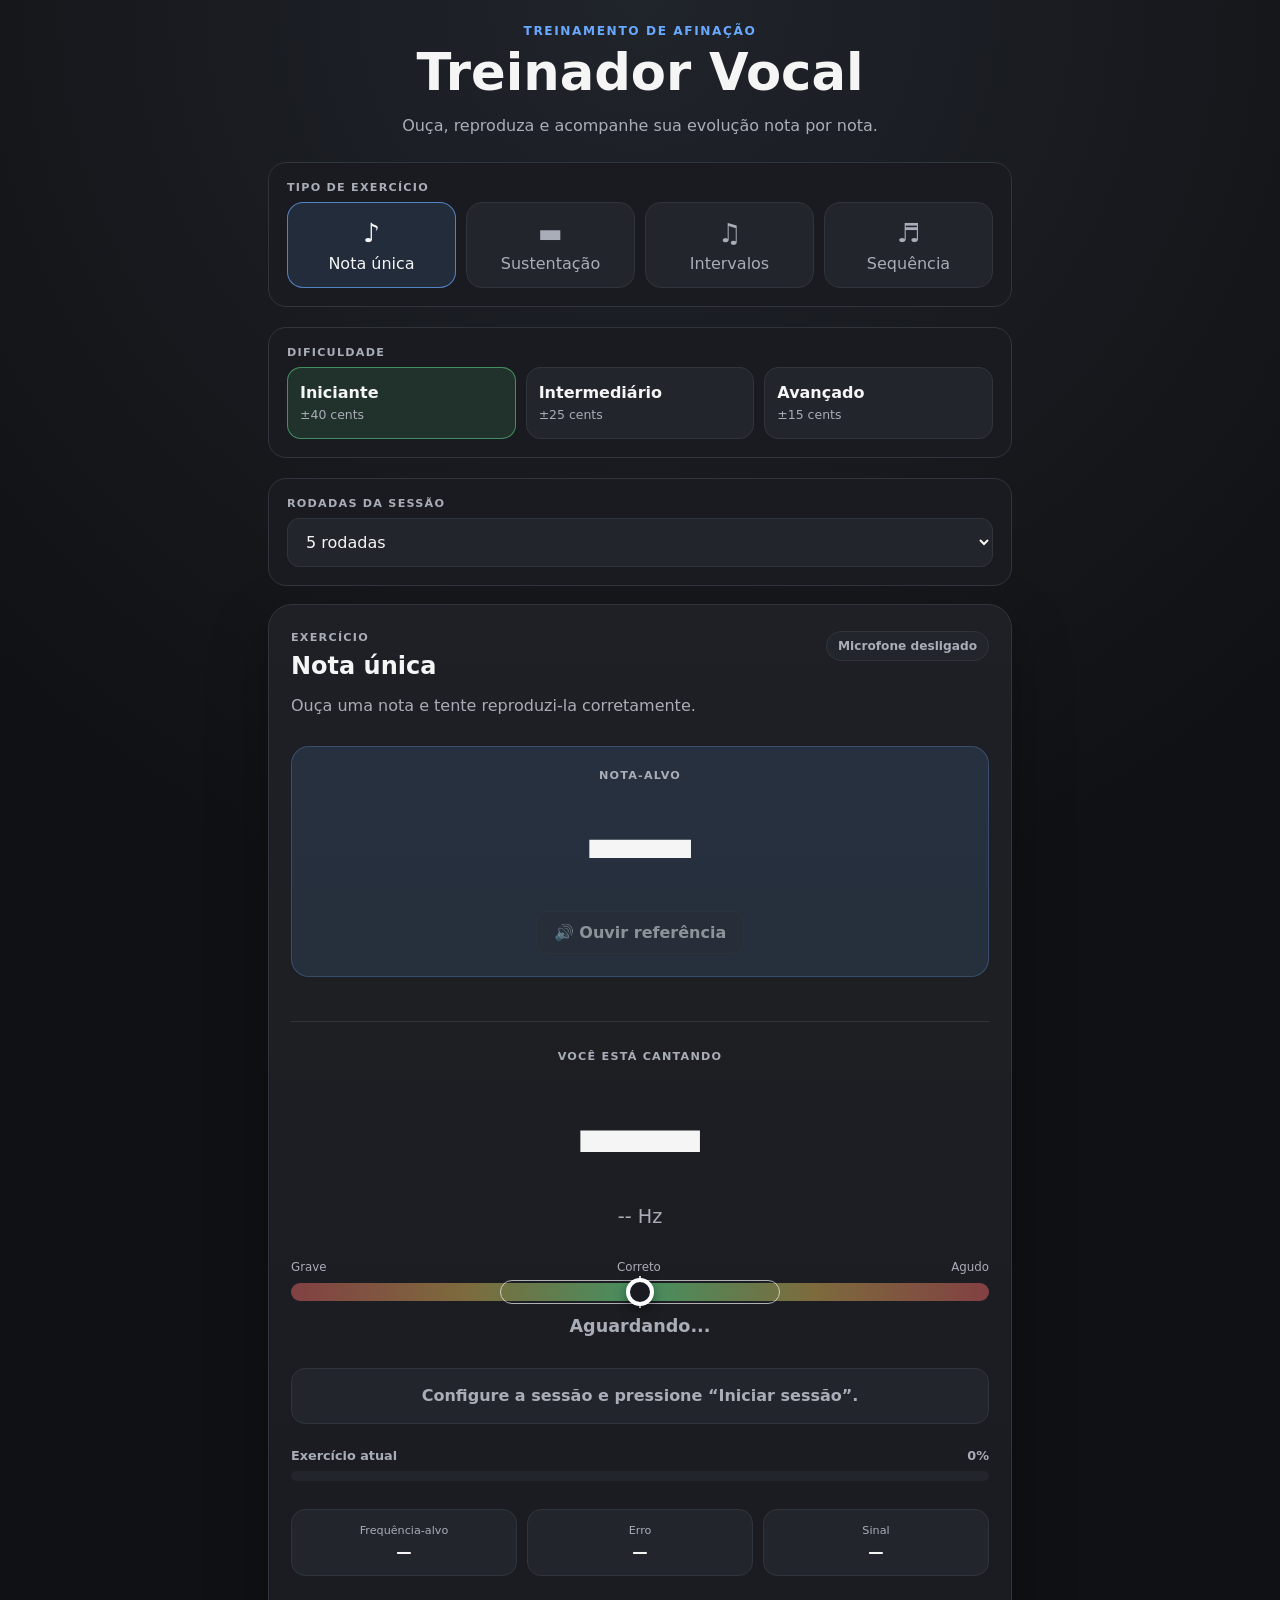
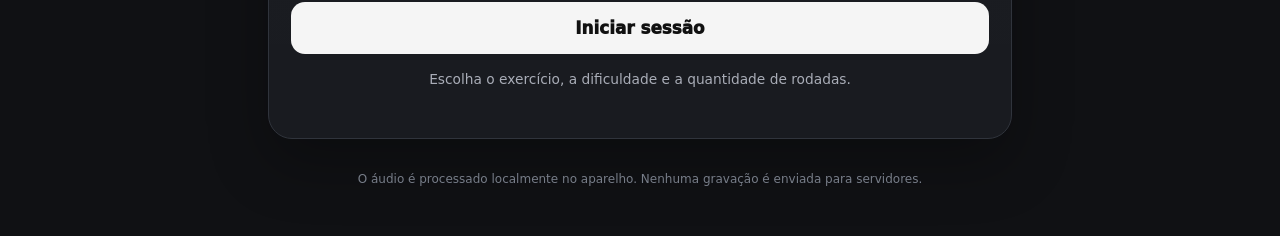
==== commit 182e0821: "Implementa sessoes niveis e pontuacao" ====
--- a/index.html
+++ b/index.html
@@ -28,7 +28,7 @@
         <header class="cabecalho">
 
             <p class="etapa">
-                ETAPA 3 — EXERCÍCIOS
+                TREINAMENTO DE AFINAÇÃO
             </p>
 
             <h1>
@@ -36,62 +36,236 @@
             </h1>
 
             <p class="descricao">
-                Ouça a referência, cante a nota indicada
-                e acompanhe sua afinação em tempo real.
+                Ouça, reproduza e acompanhe sua evolução
+                nota por nota.
             </p>
 
         </header>
 
 
-        <section class="selecao-exercicios">
-
-            <button
-                class="botao-exercicio ativo"
-                data-exercise="single"
-                type="button"
-            >
-                <span class="icone-exercicio">♪</span>
-                <span>Nota única</span>
-            </button>
-
-
-            <button
-                class="botao-exercicio"
-                data-exercise="sustain"
-                type="button"
-            >
-                <span class="icone-exercicio">▬</span>
-                <span>Sustentação</span>
-            </button>
-
-
-            <button
-                class="botao-exercicio"
-                data-exercise="interval"
-                type="button"
-            >
-                <span class="icone-exercicio">♫</span>
-                <span>Intervalos</span>
-            </button>
-
-
-            <button
-                class="botao-exercicio"
-                data-exercise="sequence"
-                type="button"
-            >
-                <span class="icone-exercicio">♬</span>
-                <span>Sequência</span>
-            </button>
+        <!-- ==================================================
+             CONFIGURAÇÃO
+             ================================================== -->
+
+        <section
+            id="configuracao"
+            class="configuracao"
+        >
+
+            <div class="grupo-configuracao">
+
+                <p class="rotulo">
+                    TIPO DE EXERCÍCIO
+                </p>
+
+
+                <div class="selecao-exercicios">
+
+                    <button
+                        class="botao-exercicio ativo"
+                        data-exercise="single"
+                        type="button"
+                    >
+                        <span class="icone-exercicio">♪</span>
+                        <span>Nota única</span>
+                    </button>
+
+
+                    <button
+                        class="botao-exercicio"
+                        data-exercise="sustain"
+                        type="button"
+                    >
+                        <span class="icone-exercicio">▬</span>
+                        <span>Sustentação</span>
+                    </button>
+
+
+                    <button
+                        class="botao-exercicio"
+                        data-exercise="interval"
+                        type="button"
+                    >
+                        <span class="icone-exercicio">♫</span>
+                        <span>Intervalos</span>
+                    </button>
+
+
+                    <button
+                        class="botao-exercicio"
+                        data-exercise="sequence"
+                        type="button"
+                    >
+                        <span class="icone-exercicio">♬</span>
+                        <span>Sequência</span>
+                    </button>
+
+                </div>
+
+            </div>
+
+
+            <div class="grupo-configuracao">
+
+                <p class="rotulo">
+                    DIFICULDADE
+                </p>
+
+
+                <div class="selecao-dificuldade">
+
+                    <button
+                        class="botao-dificuldade ativo"
+                        data-difficulty="beginner"
+                        type="button"
+                    >
+                        <strong>Iniciante</strong>
+
+                        <span>
+                            ±40 cents
+                        </span>
+                    </button>
+
+
+                    <button
+                        class="botao-dificuldade"
+                        data-difficulty="intermediate"
+                        type="button"
+                    >
+                        <strong>Intermediário</strong>
+
+                        <span>
+                            ±25 cents
+                        </span>
+                    </button>
+
+
+                    <button
+                        class="botao-dificuldade"
+                        data-difficulty="advanced"
+                        type="button"
+                    >
+                        <strong>Avançado</strong>
+
+                        <span>
+                            ±15 cents
+                        </span>
+                    </button>
+
+                </div>
+
+            </div>
+
+
+            <div class="grupo-configuracao">
+
+                <label
+                    for="quantidadeRodadas"
+                    class="rotulo"
+                >
+                    RODADAS DA SESSÃO
+                </label>
+
+
+                <select
+                    id="quantidadeRodadas"
+                    class="select-rodadas"
+                >
+                    <option value="3">
+                        3 rodadas
+                    </option>
+
+                    <option
+                        value="5"
+                        selected
+                    >
+                        5 rodadas
+                    </option>
+
+                    <option value="10">
+                        10 rodadas
+                    </option>
+
+                </select>
+
+            </div>
 
         </section>
 
 
+        <!-- ==================================================
+             ESTATÍSTICAS
+             ================================================== -->
+
+        <section
+            id="estatisticasSessao"
+            class="estatisticas-sessao oculto"
+        >
+
+            <div class="estatistica">
+
+                <span class="estatistica-rotulo">
+                    Rodada
+                </span>
+
+                <strong id="estatisticaRodada">
+                    1 / 5
+                </strong>
+
+            </div>
+
+
+            <div class="estatistica">
+
+                <span class="estatistica-rotulo">
+                    Acertos
+                </span>
+
+                <strong id="estatisticaAcertos">
+                    0
+                </strong>
+
+            </div>
+
+
+            <div class="estatistica">
+
+                <span class="estatistica-rotulo">
+                    Tentativas
+                </span>
+
+                <strong id="estatisticaTentativas">
+                    0
+                </strong>
+
+            </div>
+
+
+            <div class="estatistica">
+
+                <span class="estatistica-rotulo">
+                    Pontuação
+                </span>
+
+                <strong id="estatisticaPontuacao">
+                    0
+                </strong>
+
+            </div>
+
+        </section>
+
+
+        <!-- ==================================================
+             PAINEL PRINCIPAL
+             ================================================== -->
+
         <section class="painel">
 
             <div class="topo-painel">
 
                 <div>
+
                     <p class="rotulo">
                         EXERCÍCIO
                     </p>
@@ -99,6 +273,7 @@
                     <h2 id="tituloExercicio">
                         Nota única
                     </h2>
+
                 </div>
 
 
@@ -120,11 +295,14 @@
             </p>
 
 
+            <!-- NOTA-ALVO -->
+
             <div class="alvo-container">
 
                 <p class="rotulo">
                     NOTA-ALVO
                 </p>
+
 
                 <div class="nota-alvo-area">
 
@@ -164,6 +342,8 @@
             <div class="divisor"></div>
 
 
+            <!-- NOTA DETECTADA -->
+
             <div class="deteccao">
 
                 <p class="rotulo">
@@ -198,18 +378,33 @@
             </div>
 
 
+            <!-- MEDIDOR -->
+
             <div class="afinacao">
 
                 <div class="afinacao-rotulos">
-                    <span>Grave</span>
-                    <span>Correto</span>
-                    <span>Agudo</span>
+
+                    <span>
+                        Grave
+                    </span>
+
+                    <span>
+                        Correto
+                    </span>
+
+                    <span>
+                        Agudo
+                    </span>
+
                 </div>
 
 
                 <div class="medidor">
 
-                    <div class="faixa-correta"></div>
+                    <div
+                        id="faixaCorreta"
+                        class="faixa-correta"
+                    ></div>
 
                     <div class="linha-central"></div>
 
@@ -231,20 +426,24 @@
             </div>
 
 
+            <!-- FEEDBACK -->
+
             <div
                 id="feedback"
                 class="feedback neutro"
             >
-                Escolha o exercício e pressione “Iniciar exercício”.
-            </div>
-
+                Configure a sessão e pressione “Iniciar sessão”.
+            </div>
+
+
+            <!-- PROGRESSO DA NOTA/EXERCÍCIO -->
 
             <div class="progresso-container">
 
                 <div class="progresso-cabecalho">
 
                     <span>
-                        Progresso
+                        Exercício atual
                     </span>
 
                     <span id="textoProgresso">
@@ -265,6 +464,8 @@
 
             </div>
 
+
+            <!-- DETALHES -->
 
             <div class="detalhes">
 
@@ -323,7 +524,7 @@
                 class="botao-principal"
                 type="button"
             >
-                Iniciar exercício
+                Iniciar sessão
             </button>
 
 
@@ -331,17 +532,118 @@
                 id="mensagem"
                 class="mensagem"
             >
-                Ao iniciar, o navegador pedirá acesso ao microfone.
+                Escolha o exercício, a dificuldade e a quantidade de rodadas.
             </p>
 
         </section>
 
 
+        <!-- ==================================================
+             RESULTADO DA SESSÃO
+             ================================================== -->
+
+        <section
+            id="resultadoSessao"
+            class="resultado-sessao oculto"
+        >
+
+            <p class="rotulo">
+                SESSÃO CONCLUÍDA
+            </p>
+
+            <h2>
+                Resultado do treino
+            </h2>
+
+
+            <div class="pontuacao-final">
+
+                <span
+                    id="pontuacaoFinal"
+                    class="numero-pontuacao"
+                >
+                    0
+                </span>
+
+                <span class="de-cem">
+                    / 100
+                </span>
+
+            </div>
+
+
+            <p
+                id="avaliacaoFinal"
+                class="avaliacao-final"
+            >
+            </p>
+
+
+            <div class="resumo-final">
+
+                <div>
+
+                    <span>
+                        Notas acertadas
+                    </span>
+
+                    <strong id="resultadoAcertos">
+                        0
+                    </strong>
+
+                </div>
+
+
+                <div>
+
+                    <span>
+                        Tentativas
+                    </span>
+
+                    <strong id="resultadoTentativas">
+                        0
+                    </strong>
+
+                </div>
+
+
+                <div>
+
+                    <span>
+                        Erro médio
+                    </span>
+
+                    <strong id="resultadoPrecisao">
+                        —
+                    </strong>
+
+                </div>
+
+            </div>
+
+
+            <div
+                id="listaRodadas"
+                class="lista-rodadas"
+            ></div>
+
+
+            <button
+                id="botaoNovaSessao"
+                class="botao-principal"
+                type="button"
+            >
+                Iniciar nova sessão
+            </button>
+
+        </section>
+
+
         <footer class="rodape">
 
             <p>
-                O áudio é analisado localmente no aparelho
-                e não é enviado para nenhum servidor.
+                O áudio é processado localmente no aparelho.
+                Nenhuma gravação é enviada para servidores.
             </p>
 
         </footer>
--- a/css/style.css
+++ b/css/style.css
@@ -59,19 +59,32 @@
 }
 
 
-button {
+button,
+select {
     font: inherit;
 }
 
 
-button:focus-visible {
+button:focus-visible,
+select:focus-visible {
     outline: 3px solid rgba(104, 168, 255, 0.7);
     outline-offset: 3px;
 }
 
 
+button:disabled {
+    cursor: not-allowed;
+    opacity: 0.5;
+}
+
+
+.oculto {
+    display: none !important;
+}
+
+
 .app {
-    width: min(100%, 760px);
+    width: min(100%, 780px);
 
     margin: 0 auto;
 
@@ -88,7 +101,6 @@
 
 .cabecalho {
     margin-bottom: 24px;
-
     text-align: center;
 }
 
@@ -119,7 +131,7 @@
 
 
 .descricao {
-    max-width: 540px;
+    max-width: 560px;
 
     margin: 14px auto 0;
 
@@ -130,7 +142,43 @@
 
 
 /* ============================================================
-   SELETOR DE EXERCÍCIOS
+   CONFIGURAÇÃO
+   ============================================================ */
+
+.configuracao {
+    display: grid;
+    gap: 20px;
+
+    margin-bottom: 18px;
+}
+
+
+.grupo-configuracao {
+    padding: 18px;
+
+    border: 1px solid var(--borda);
+    border-radius: 18px;
+
+    background: var(--painel);
+}
+
+
+.rotulo {
+    display: block;
+
+    margin: 0 0 8px;
+
+    color: var(--texto-secundario);
+
+    font-size: 0.7rem;
+    font-weight: 900;
+
+    letter-spacing: 0.11em;
+}
+
+
+/* ============================================================
+   EXERCÍCIOS
    ============================================================ */
 
 .selecao-exercicios {
@@ -140,8 +188,6 @@
         repeat(4, 1fr);
 
     gap: 10px;
-
-    margin-bottom: 16px;
 }
 
 
@@ -161,7 +207,7 @@
     border: 1px solid var(--borda);
     border-radius: 16px;
 
-    background: var(--painel);
+    background: var(--painel-secundario);
 
     color: var(--texto-secundario);
 
@@ -175,18 +221,14 @@
 }
 
 
-.botao-exercicio:hover {
-    border-color: #4c5361;
-}
-
-
 .botao-exercicio:active {
     transform: scale(0.98);
 }
 
 
 .botao-exercicio.ativo {
-    border-color: rgba(104, 168, 255, 0.65);
+    border-color:
+        rgba(104, 168, 255, 0.7);
 
     background: var(--azul-fundo);
 
@@ -195,12 +237,130 @@
 
 
 .icone-exercicio {
-    font-size: 1.6rem;
-}
-
-
-/* ============================================================
-   PAINEL PRINCIPAL
+    font-size: 1.65rem;
+}
+
+
+/* ============================================================
+   DIFICULDADE
+   ============================================================ */
+
+.selecao-dificuldade {
+    display: grid;
+
+    grid-template-columns:
+        repeat(3, 1fr);
+
+    gap: 10px;
+}
+
+
+.botao-dificuldade {
+    min-height: 72px;
+
+    display: flex;
+
+    flex-direction: column;
+    justify-content: center;
+
+    gap: 5px;
+
+    padding: 12px;
+
+    border: 1px solid var(--borda);
+    border-radius: 14px;
+
+    background: var(--painel-secundario);
+
+    color: var(--texto-secundario);
+
+    cursor: pointer;
+}
+
+
+.botao-dificuldade strong {
+    color: var(--texto);
+}
+
+
+.botao-dificuldade span {
+    font-size: 0.78rem;
+}
+
+
+.botao-dificuldade.ativo {
+    border-color:
+        rgba(98, 221, 139, 0.55);
+
+    background:
+        var(--verde-fundo);
+}
+
+
+.select-rodadas {
+    width: 100%;
+
+    padding: 13px 14px;
+
+    border: 1px solid var(--borda);
+    border-radius: 12px;
+
+    background: var(--painel-secundario);
+
+    color: var(--texto);
+
+    cursor: pointer;
+}
+
+
+/* ============================================================
+   ESTATÍSTICAS DA SESSÃO
+   ============================================================ */
+
+.estatisticas-sessao {
+    display: grid;
+
+    grid-template-columns:
+        repeat(4, 1fr);
+
+    gap: 8px;
+
+    margin-bottom: 14px;
+}
+
+
+.estatistica {
+    padding: 12px 8px;
+
+    border: 1px solid var(--borda);
+    border-radius: 14px;
+
+    background: var(--painel);
+
+    text-align: center;
+}
+
+
+.estatistica-rotulo {
+    display: block;
+
+    margin-bottom: 4px;
+
+    color: var(--texto-secundario);
+
+    font-size: 0.68rem;
+}
+
+
+.estatistica strong {
+    font-size: 1rem;
+
+    font-variant-numeric: tabular-nums;
+}
+
+
+/* ============================================================
+   PAINEL
    ============================================================ */
 
 .painel {
@@ -233,18 +393,6 @@
 }
 
 
-.rotulo {
-    margin: 0 0 5px;
-
-    color: var(--texto-secundario);
-
-    font-size: 0.7rem;
-    font-weight: 900;
-
-    letter-spacing: 0.11em;
-}
-
-
 h2 {
     margin: 0;
 
@@ -287,7 +435,7 @@
 
 
 /* ============================================================
-   NOTA-ALVO
+   ALVO
    ============================================================ */
 
 .alvo-container {
@@ -295,10 +443,13 @@
 
     padding: 22px;
 
-    border: 1px solid rgba(104, 168, 255, 0.25);
+    border: 1px solid
+        rgba(104, 168, 255, 0.25);
+
     border-radius: 18px;
 
-    background: var(--azul-fundo);
+    background:
+        var(--azul-fundo);
 
     text-align: center;
 }
@@ -356,15 +507,8 @@
 }
 
 
-.botao-secundario:disabled {
-    cursor: not-allowed;
-
-    opacity: 0.45;
-}
-
-
-/* ============================================================
-   SEQUÊNCIA VISUAL
+/* ============================================================
+   SEQUÊNCIA
    ============================================================ */
 
 .sequencia-visual {
@@ -377,8 +521,6 @@
 
     gap: 8px;
 
-    min-height: 0;
-
     margin-top: 16px;
 }
 
@@ -398,12 +540,6 @@
     text-align: center;
 
     font-weight: 900;
-
-    transition:
-        border-color 150ms ease,
-        background 150ms ease,
-        color 150ms ease,
-        transform 150ms ease;
 }
 
 
@@ -438,7 +574,7 @@
 
 
 /* ============================================================
-   NOTA DETECTADA
+   DETECÇÃO
    ============================================================ */
 
 .deteccao {
@@ -468,8 +604,6 @@
     font-weight: 950;
 
     line-height: 1;
-
-    letter-spacing: -0.05em;
 }
 
 
@@ -523,8 +657,6 @@
     position: relative;
 
     height: 18px;
-
-    overflow: visible;
 
     border-radius: 999px;
 
@@ -543,14 +675,16 @@
 .faixa-correta {
     position: absolute;
 
-    left: 35%;
-    right: 35%;
     top: -3px;
 
     height: 24px;
 
-    border: 1px solid rgba(255, 255, 255, 0.65);
+    border: 1px solid
+        rgba(255, 255, 255, 0.65);
+
     border-radius: 999px;
+
+    pointer-events: none;
 }
 
 
@@ -564,8 +698,6 @@
     height: 32px;
 
     transform: translateX(-50%);
-
-    border-radius: 999px;
 
     background: white;
 
@@ -595,8 +727,7 @@
         rgba(0, 0, 0, 0.4);
 
     transition:
-        left 65ms linear,
-        opacity 100ms ease;
+        left 65ms linear;
 }
 
 
@@ -611,8 +742,6 @@
 
     font-size: 1.1rem;
     font-weight: 900;
-
-    font-variant-numeric: tabular-nums;
 }
 
 
@@ -653,7 +782,6 @@
 
 .feedback.neutro {
     background: var(--painel-secundario);
-
     color: var(--texto-secundario);
 }
 
@@ -784,13 +912,14 @@
 
 
 /* ============================================================
-   BOTÃO PRINCIPAL
+   BOTÕES
    ============================================================ */
 
 .botao-principal {
     width: 100%;
 
     margin-top: 26px;
+
     padding: 16px 22px;
 
     border: 0;
@@ -809,15 +938,7 @@
 
 .botao-principal.parar {
     background: var(--vermelho);
-
     color: white;
-}
-
-
-.botao-principal:disabled {
-    cursor: wait;
-
-    opacity: 0.6;
 }
 
 
@@ -831,6 +952,7 @@
     color: var(--texto-secundario);
 
     font-size: 0.86rem;
+
     line-height: 1.45;
 }
 
@@ -840,6 +962,152 @@
 }
 
 
+/* ============================================================
+   RESULTADO FINAL
+   ============================================================ */
+
+.resultado-sessao {
+    margin-top: 18px;
+
+    padding: 28px 22px;
+
+    border: 1px solid
+        rgba(98, 221, 139, 0.3);
+
+    border-radius: 24px;
+
+    background:
+        linear-gradient(
+            180deg,
+            rgba(98, 221, 139, 0.08),
+            transparent
+        ),
+        var(--painel);
+
+    text-align: center;
+}
+
+
+.pontuacao-final {
+    margin-top: 24px;
+}
+
+
+.numero-pontuacao {
+    font-size: clamp(
+        4.5rem,
+        20vw,
+        7rem
+    );
+
+    font-weight: 950;
+
+    line-height: 1;
+
+    color: var(--verde);
+}
+
+
+.de-cem {
+    color: var(--texto-secundario);
+
+    font-size: 1.2rem;
+}
+
+
+.avaliacao-final {
+    margin: 14px 0 0;
+
+    color: var(--texto-secundario);
+
+    line-height: 1.5;
+}
+
+
+.resumo-final {
+    display: grid;
+
+    grid-template-columns:
+        repeat(3, 1fr);
+
+    gap: 10px;
+
+    margin-top: 26px;
+}
+
+
+.resumo-final div {
+    padding: 15px 10px;
+
+    border: 1px solid var(--borda);
+    border-radius: 14px;
+
+    background: var(--painel-secundario);
+}
+
+
+.resumo-final span {
+    display: block;
+
+    color: var(--texto-secundario);
+
+    font-size: 0.7rem;
+}
+
+
+.resumo-final strong {
+    display: block;
+
+    margin-top: 5px;
+
+    font-size: 1.1rem;
+}
+
+
+.lista-rodadas {
+    display: grid;
+
+    gap: 8px;
+
+    margin-top: 24px;
+}
+
+
+.resultado-rodada {
+    display: flex;
+
+    align-items: center;
+    justify-content: space-between;
+
+    gap: 12px;
+
+    padding: 12px 14px;
+
+    border: 1px solid var(--borda);
+    border-radius: 12px;
+
+    background: var(--painel-secundario);
+
+    text-align: left;
+}
+
+
+.resultado-rodada-info {
+    color: var(--texto-secundario);
+
+    font-size: 0.78rem;
+}
+
+
+.resultado-rodada-pontos {
+    font-weight: 900;
+}
+
+
+/* ============================================================
+   RODAPÉ
+   ============================================================ */
+
 .rodape {
     padding: 20px 10px 0;
 
@@ -848,6 +1116,7 @@
     color: #777d88;
 
     font-size: 0.75rem;
+
     line-height: 1.45;
 }
 
@@ -856,7 +1125,7 @@
    RESPONSIVIDADE
    ============================================================ */
 
-@media (max-width: 620px) {
+@media (max-width: 640px) {
 
     .selecao-exercicios {
         grid-template-columns:
@@ -864,6 +1133,17 @@
     }
 
 
+    .selecao-dificuldade {
+        grid-template-columns: 1fr;
+    }
+
+
+    .estatisticas-sessao {
+        grid-template-columns:
+            repeat(2, 1fr);
+    }
+
+
     .topo-painel {
         flex-direction: column;
     }
@@ -893,6 +1173,11 @@
 
     .detalhe-valor {
         margin-top: 0;
+    }
+
+
+    .resumo-final {
+        grid-template-columns: 1fr;
     }
 }
 
@@ -921,9 +1206,6 @@
 
     .nota-sequencia {
         min-width: 48px;
-
-        padding:
-            9px
-            7px;
+        padding: 9px 7px;
     }
 }
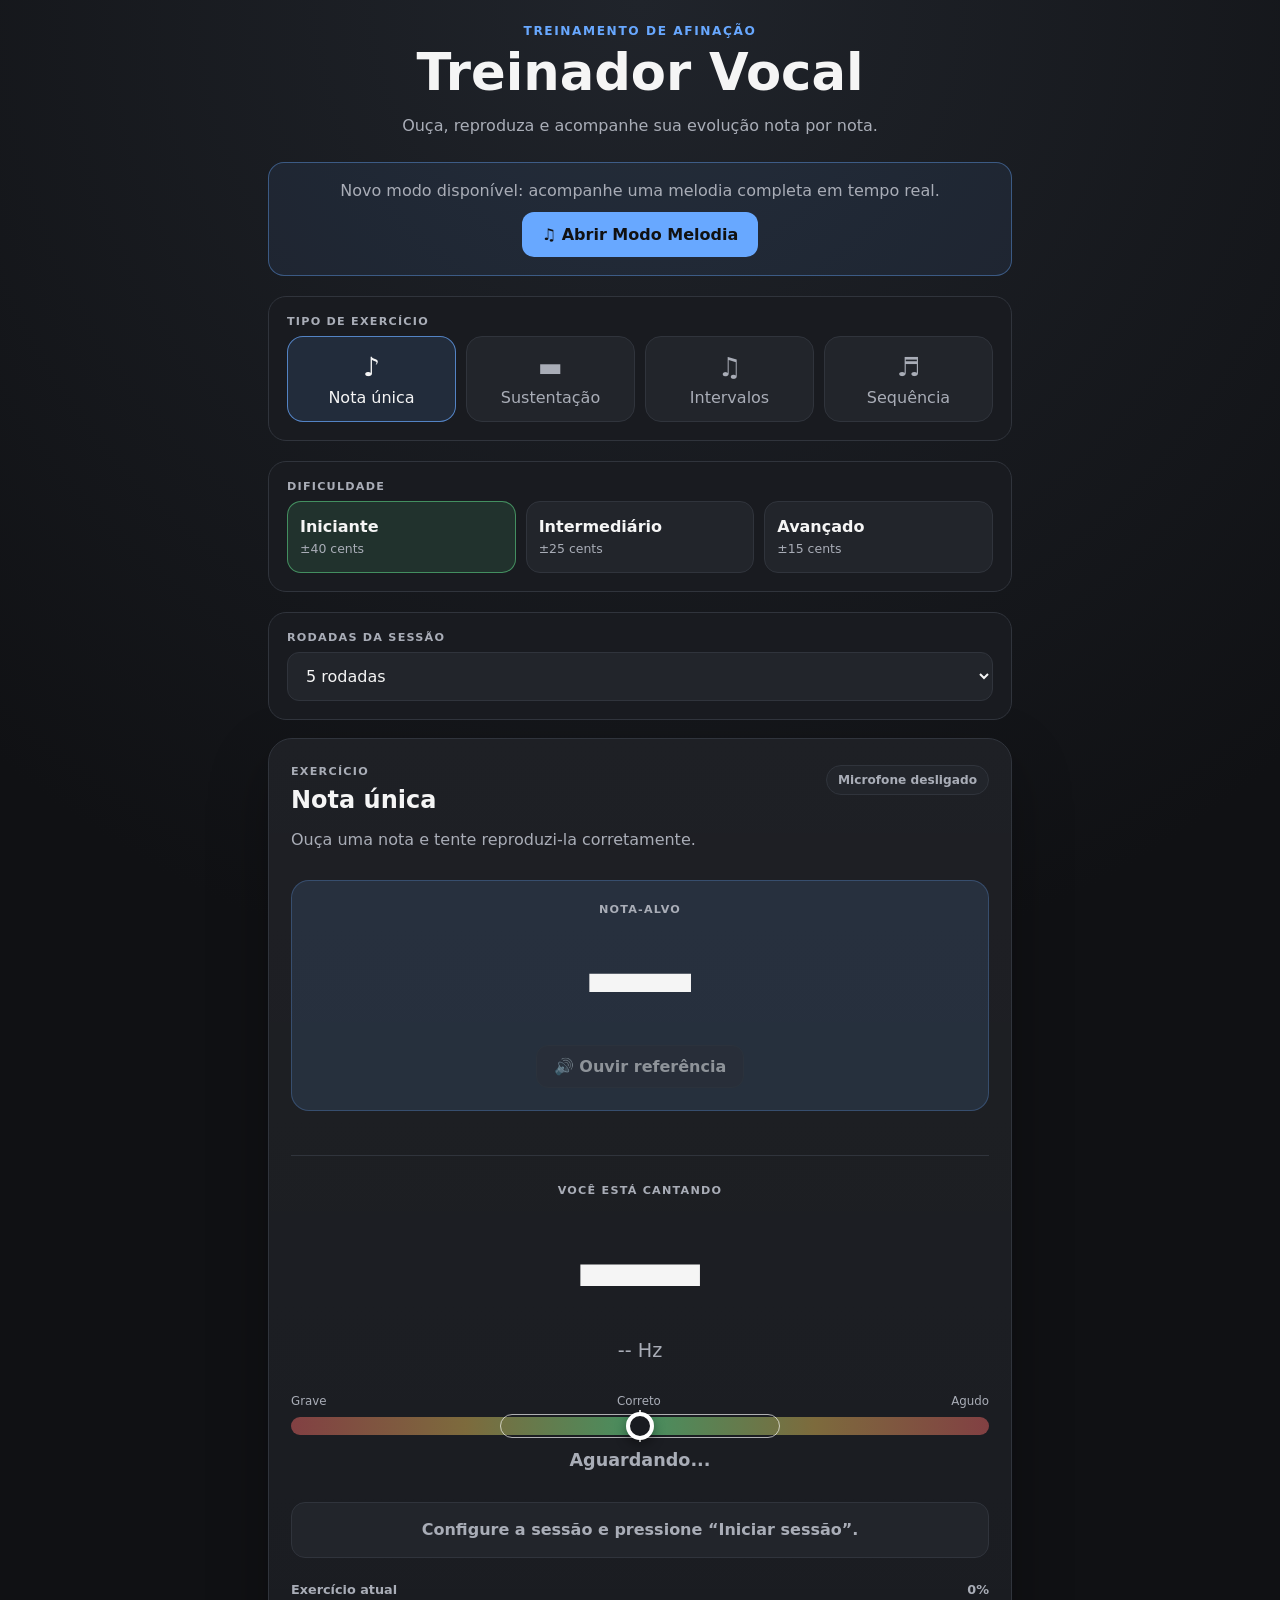
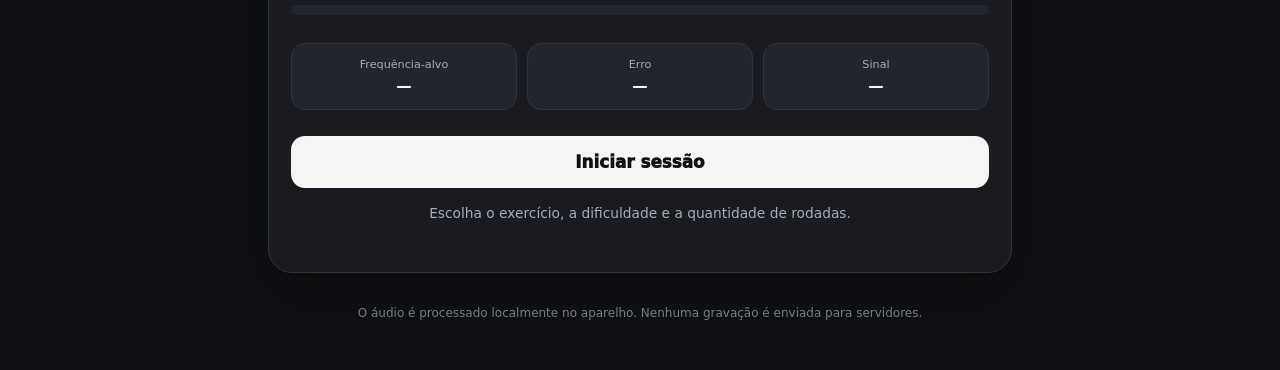
==== commit 70d39ce8: "Implementa modo de melodia continua com piano roll" ====
--- a/index.html
+++ b/index.html
@@ -42,6 +42,46 @@
 
         </header>
 
+        <!-- ==================================================
+             SEÇÃO DA MELODIA
+             ================================================== -->
+            
+        <section
+            style="
+                margin-bottom: 20px;
+                padding: 18px;
+                border: 1px solid rgba(104, 168, 255, 0.4);
+                border-radius: 16px;
+                background: rgba(104, 168, 255, 0.08);
+                text-align: center;
+            "
+        >
+            <p
+                style="
+                    margin: 0 0 12px;
+                    color: #a9adb7;
+                "
+            >
+                Novo modo disponível: acompanhe uma melodia
+                completa em tempo real.
+            </p>
+
+            <a
+                href="./melodia.html"
+                style="
+                    display: inline-block;
+                    padding: 13px 20px;
+                    border-radius: 12px;
+                    background: #68a8ff;
+                    color: #111;
+                    font-weight: 900;
+                    text-decoration: none;
+                "
+            >
+                ♫ Abrir Modo Melodia
+            </a>
+        </section>
+        
 
         <!-- ==================================================
              CONFIGURAÇÃO
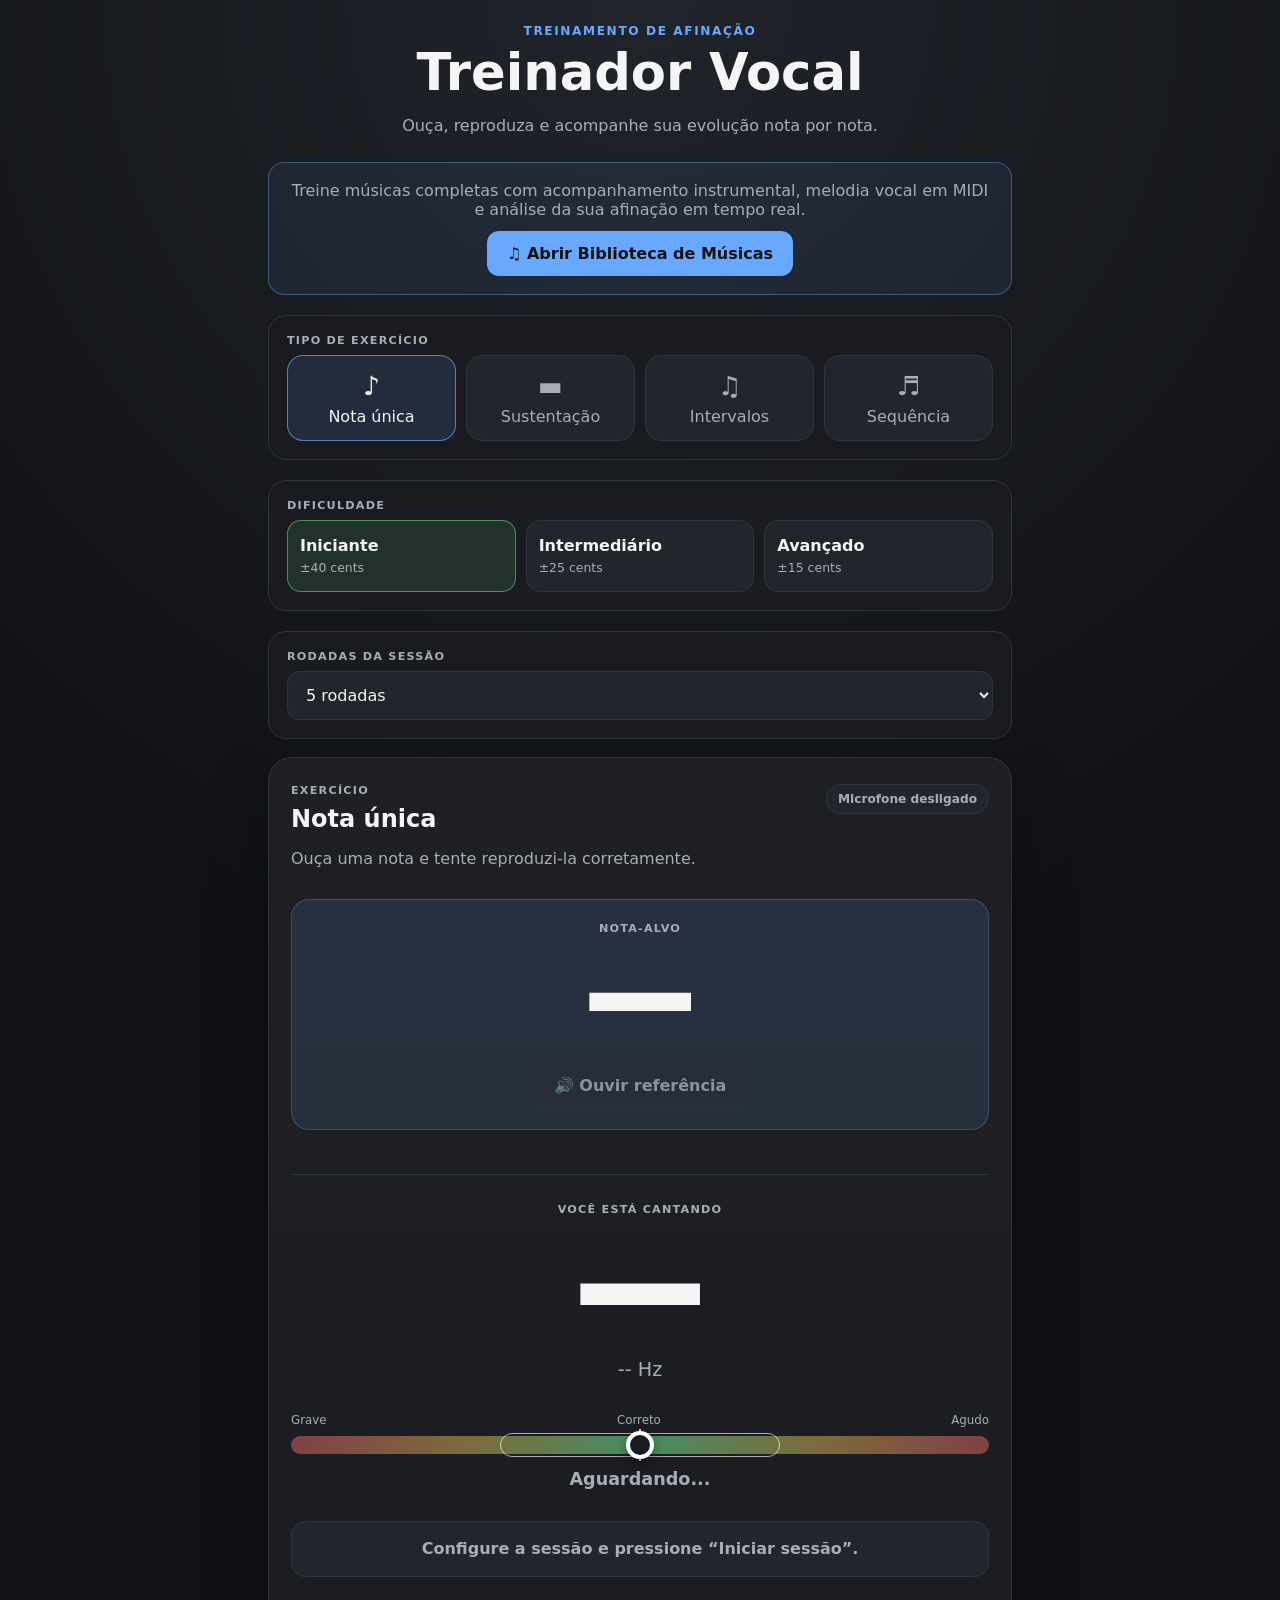
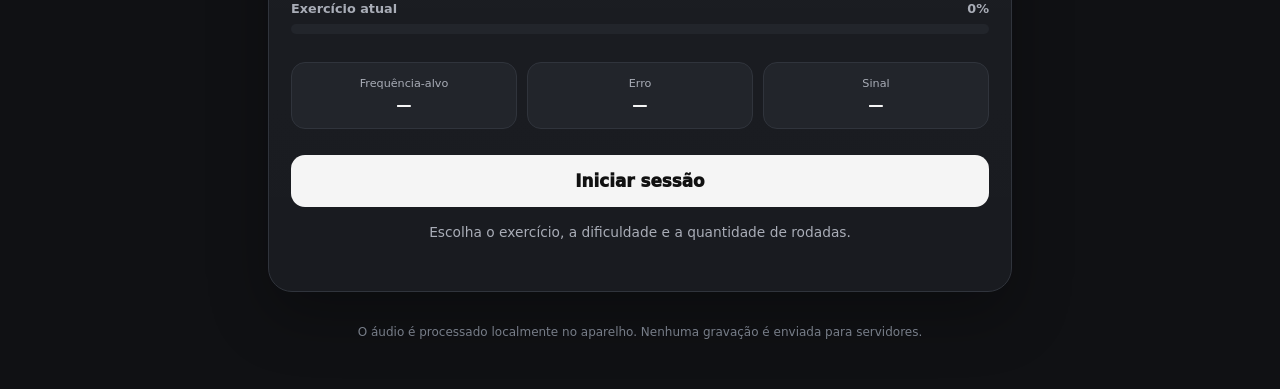
==== commit c4fe7d3a: "Implementando biblioteca multimúsicas e gerador automático de catálogo" ====
--- a/index.html
+++ b/index.html
@@ -43,9 +43,9 @@
         </header>
 
         <!-- ==================================================
-             SEÇÃO DA MELODIA
-             ================================================== -->
-            
+            SEÇÃO DA BIBLIOTECA DE MÚSICAS
+            ================================================== -->
+
         <section
             style="
                 margin-bottom: 20px;
@@ -62,12 +62,12 @@
                     color: #a9adb7;
                 "
             >
-                Novo modo disponível: acompanhe uma melodia
-                completa em tempo real.
+                Treine músicas completas com acompanhamento instrumental,
+                melodia vocal em MIDI e análise da sua afinação em tempo real.
             </p>
 
             <a
-                href="./melodia.html"
+                href="./biblioteca.html"
                 style="
                     display: inline-block;
                     padding: 13px 20px;
@@ -78,7 +78,7 @@
                     text-decoration: none;
                 "
             >
-                ♫ Abrir Modo Melodia
+                ♫ Abrir Biblioteca de Músicas
             </a>
         </section>
         
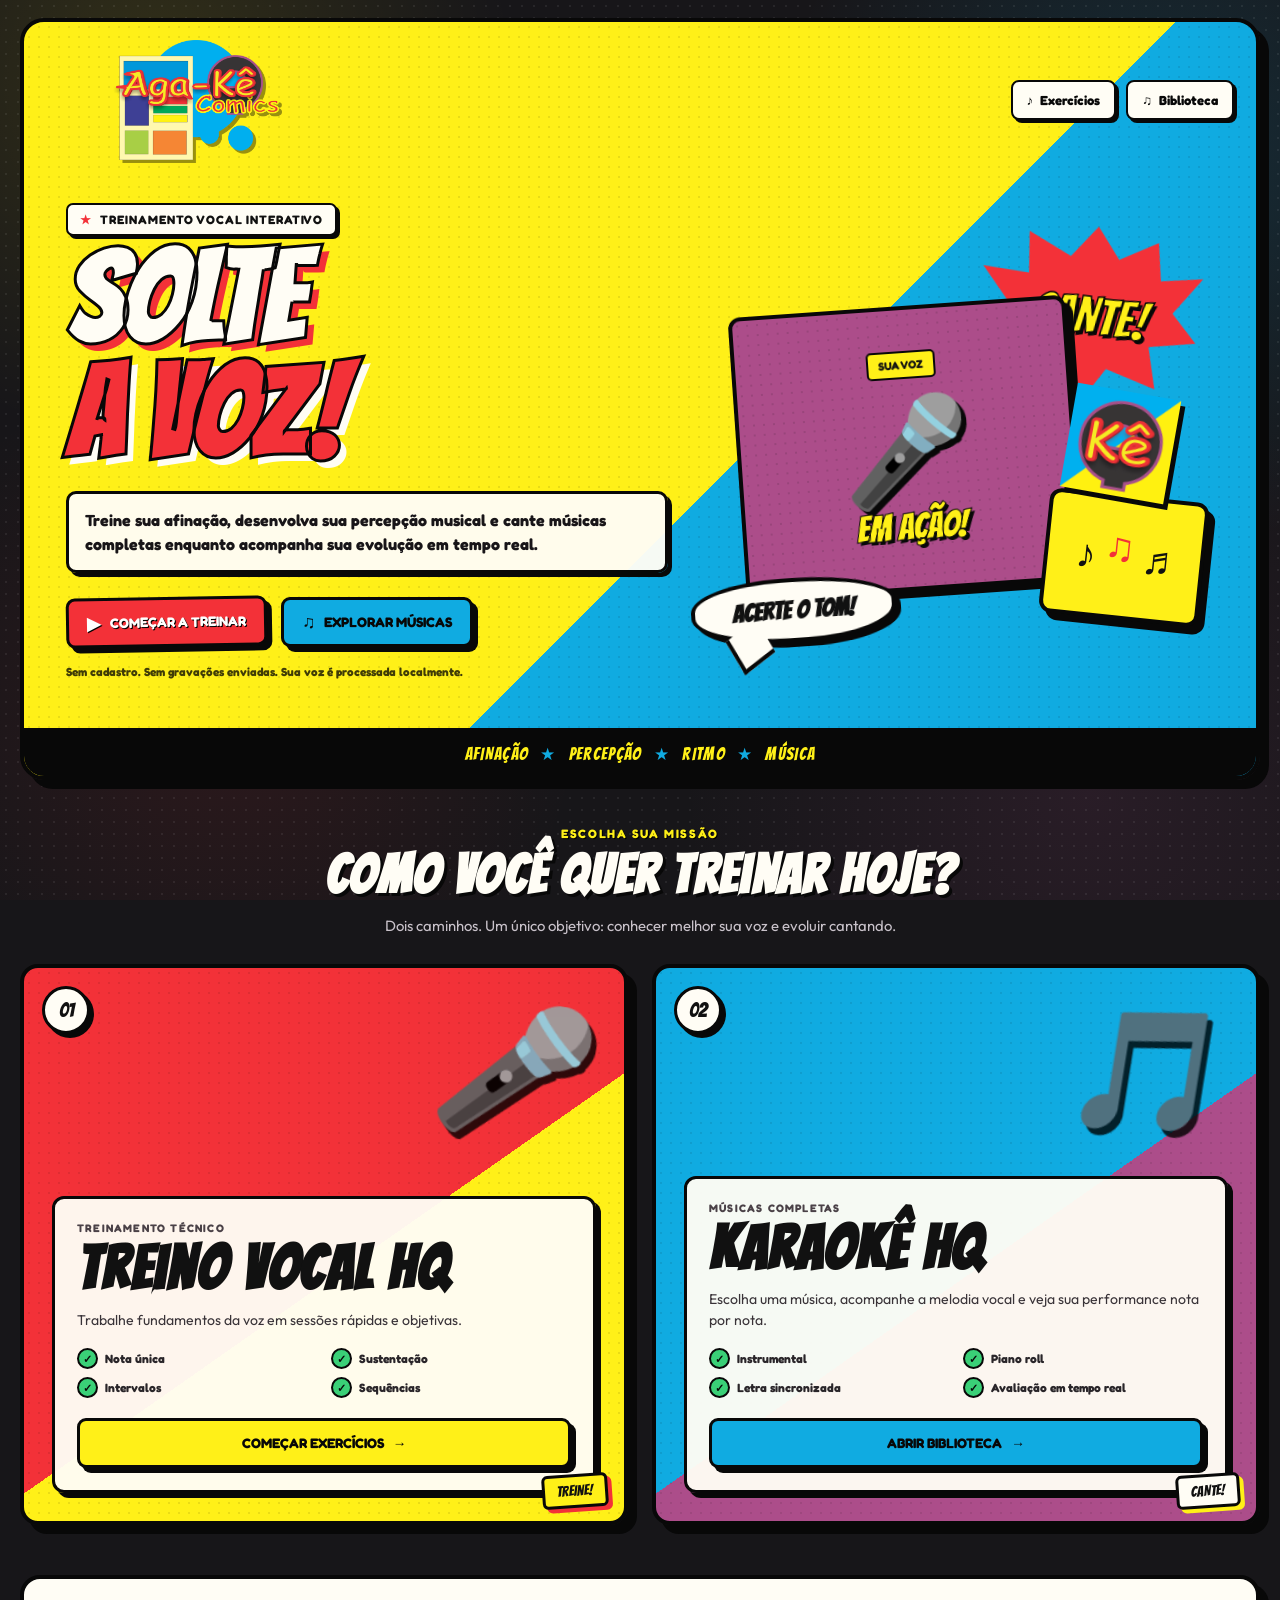
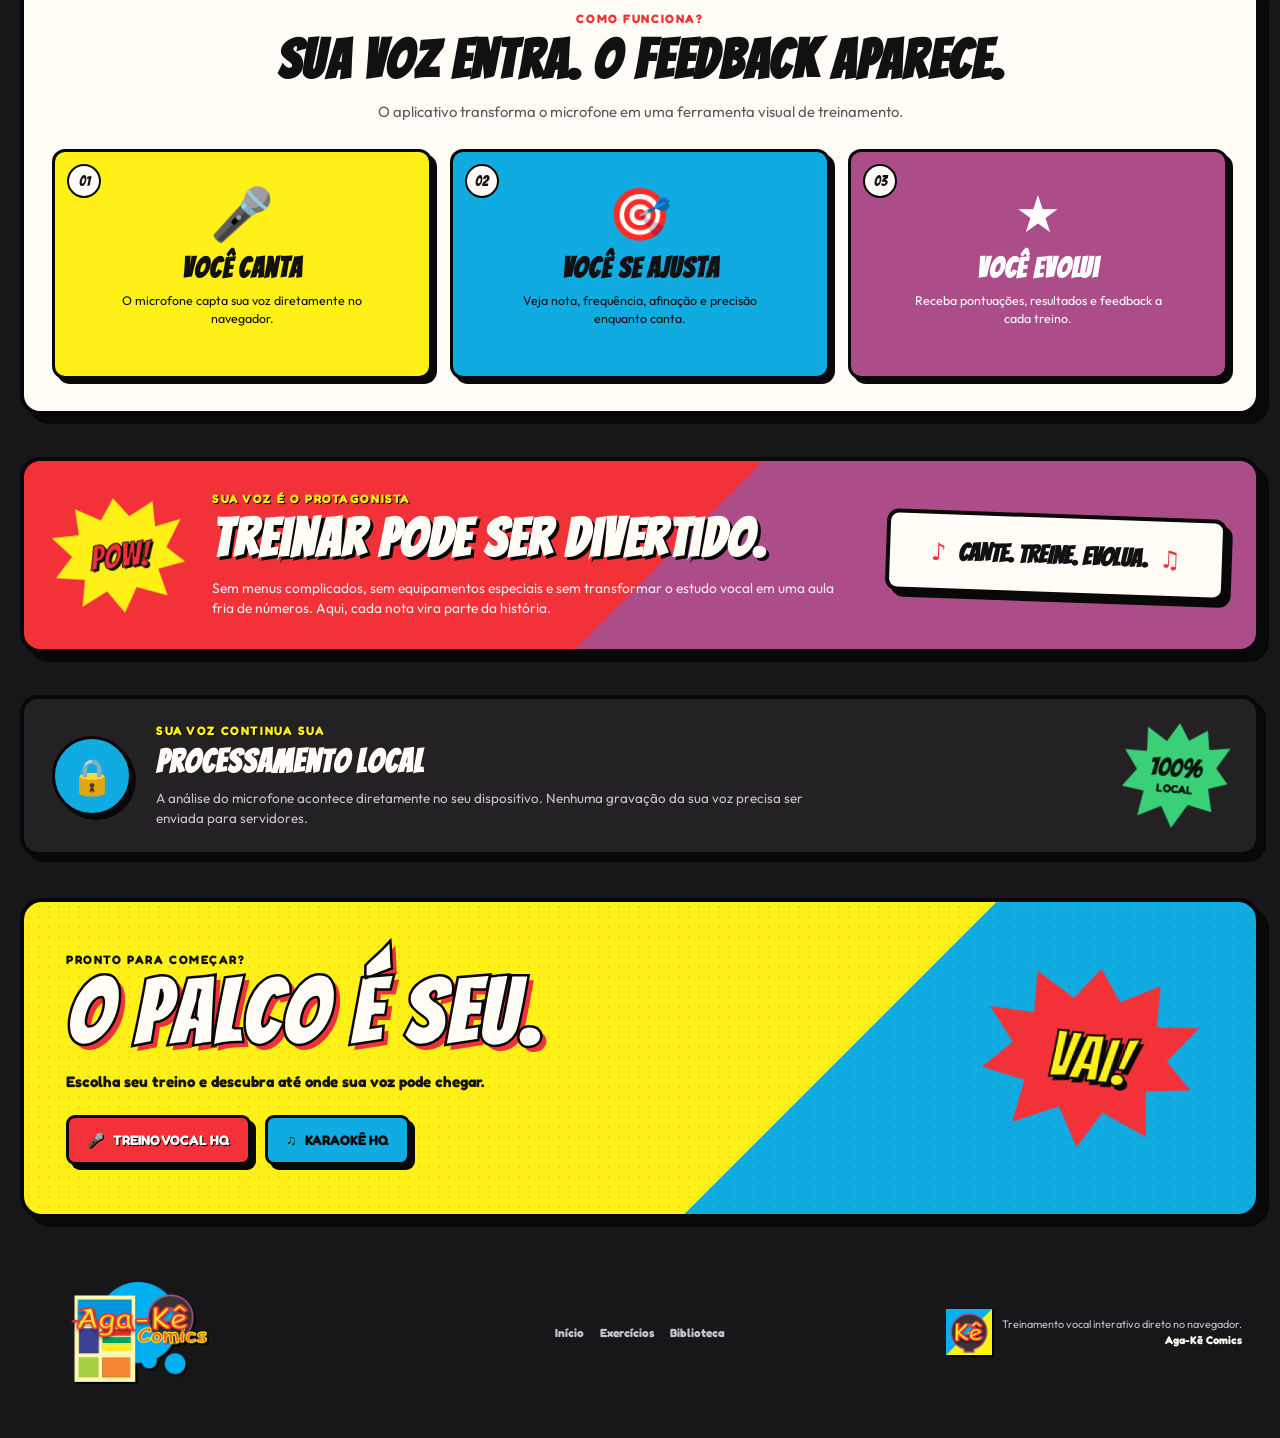
==== commit c91324cb: "Implementa nova home, biblioteca e ajuste de dificuldade" ====
--- a/index.html
+++ b/index.html
@@ -1,6 +1,9 @@
 <!DOCTYPE html>
+
 <html lang="pt-BR">
+
 <head>
+
     <meta charset="UTF-8">
 
     <meta
@@ -10,691 +13,1090 @@
 
     <meta
         name="theme-color"
-        content="#101114"
+        content="#fff018"
     >
 
-    <title>Treinador Vocal</title>
+    <meta
+        name="description"
+        content="Aga-Kê Comics — treinamento vocal interativo com exercícios de afinação, percepção musical e KaraoKê HQ."
+    >
+
+    <title>
+        Aga-Kê Comics — Solte a Voz!
+    </title>
+
 
     <link
         rel="stylesheet"
-        href="./css/style.css"
+        href="./css/home.css"
     >
+
 </head>
 
+
 <body>
 
-    <main class="app">
-
-        <header class="cabecalho">
-
-            <p class="etapa">
-                TREINAMENTO DE AFINAÇÃO
-            </p>
-
-            <h1>
-                Treinador Vocal
-            </h1>
-
-            <p class="descricao">
-                Ouça, reproduza e acompanhe sua evolução
-                nota por nota.
-            </p>
+
+    <!-- =========================================================
+         FUNDO POP-ART
+         ========================================================= -->
+
+    <div
+        class="fundo-pop-art"
+        aria-hidden="true"
+    >
+    </div>
+
+
+
+    <!-- =========================================================
+         APLICAÇÃO
+         ========================================================= -->
+
+    <main class="home-app">
+
+
+        <!-- =====================================================
+             CABEÇALHO / HERO
+             ===================================================== -->
+
+        <header class="hero-home">
+
+
+            <!-- Retícula interna -->
+
+            <div
+                class="hero-pop-fundo"
+                aria-hidden="true"
+            >
+            </div>
+
+
+
+            <!-- =================================================
+                 NAVEGAÇÃO
+                 ================================================= -->
+
+            <nav
+                class="home-nav"
+                aria-label="Navegação principal"
+            >
+
+
+                <a
+                    href="./index.html"
+                    class="home-nav-logo"
+                    aria-label="Aga-Kê Comics — página inicial"
+                >
+
+                    <img
+                        src="./assets/branding/logo-aga-ke-horizontal.png"
+                        alt="Aga-Kê Comics"
+                        width="300"
+                        decoding="async"
+                    >
+
+                </a>
+
+
+
+                <div class="home-nav-links">
+
+
+                    <a
+                        href="./exercicios.html"
+                        class="home-nav-link"
+                    >
+
+                        <span aria-hidden="true">
+                            ♪
+                        </span>
+
+                        Exercícios
+
+                    </a>
+
+
+                    <a
+                        href="./biblioteca.html"
+                        class="home-nav-link"
+                    >
+
+                        <span aria-hidden="true">
+                            ♫
+                        </span>
+
+                        Biblioteca
+
+                    </a>
+
+                </div>
+
+            </nav>
+
+
+
+            <!-- =================================================
+                 CONTEÚDO PRINCIPAL DO HERO
+                 ================================================= -->
+
+            <div class="hero-conteudo">
+
+
+                <!-- Texto -->
+
+                <div class="hero-texto">
+
+
+                    <div class="hero-etiqueta">
+
+                        <span aria-hidden="true">
+                            ★
+                        </span>
+
+                        TREINAMENTO VOCAL INTERATIVO
+
+                    </div>
+
+
+
+                    <h1>
+
+                        SOLTE
+                        <span>
+                            A VOZ!
+                        </span>
+
+                    </h1>
+
+
+
+                    <p class="hero-subtitulo">
+
+                        Treine sua afinação,
+                        desenvolva sua percepção musical
+                        e cante músicas completas
+                        enquanto acompanha sua evolução
+                        em tempo real.
+
+                    </p>
+
+
+
+                    <div class="hero-acoes">
+
+
+                        <a
+                            href="./exercicios.html"
+                            class="botao-hq botao-vermelho botao-hero-principal"
+                        >
+
+                            <span
+                                class="botao-icone"
+                                aria-hidden="true"
+                            >
+                                ▶
+                            </span>
+
+                            <span>
+                                Começar a treinar
+                            </span>
+
+                        </a>
+
+
+
+                        <a
+                            href="./biblioteca.html"
+                            class="botao-hq botao-ciano"
+                        >
+
+                            <span
+                                class="botao-icone"
+                                aria-hidden="true"
+                            >
+                                ♫
+                            </span>
+
+                            <span>
+                                Explorar músicas
+                            </span>
+
+                        </a>
+
+                    </div>
+
+
+
+                    <p class="hero-observacao">
+
+                        Sem cadastro.
+                        Sem gravações enviadas.
+                        Sua voz é processada localmente.
+
+                    </p>
+
+                </div>
+
+
+
+                <!-- =================================================
+                     COMPOSIÇÃO VISUAL
+                     ================================================= -->
+
+                <div
+                    class="hero-ilustracao"
+                    aria-hidden="true"
+                >
+
+
+                    <div class="hero-explosao hero-explosao-principal">
+
+                        <span>
+                            CANTE!
+                        </span>
+
+                    </div>
+
+
+
+                    <div class="hero-quadro hero-quadro-microfone">
+
+                        <span class="hero-quadro-rotulo">
+                            SUA VOZ
+                        </span>
+
+                        <div class="hero-microfone">
+                            🎤
+                        </div>
+
+                        <strong>
+                            EM AÇÃO!
+                        </strong>
+
+                    </div>
+
+
+
+                    <div class="hero-quadro hero-quadro-notas">
+
+                        <span>
+                            ♪
+                        </span>
+
+                        <span>
+                            ♫
+                        </span>
+
+                        <span>
+                            ♬
+                        </span>
+
+                    </div>
+
+
+
+                    <div class="hero-balao">
+
+                        <strong>
+                            ACERTE O TOM!
+                        </strong>
+
+                    </div>
+
+
+
+                    <div class="hero-selo">
+
+                        <img
+                            src="./assets/branding/logo-aga-ke-icone.png"
+                            alt=""
+                            width="120"
+                            height="120"
+                            decoding="async"
+                        >
+
+                    </div>
+
+                </div>
+
+            </div>
+
+
+
+            <!-- =================================================
+                 RODAPÉ DO HERO
+                 ================================================= -->
+
+            <div
+                class="hero-faixa"
+                aria-hidden="true"
+            >
+
+                <span>
+                    AFINAÇÃO
+                </span>
+
+                <i>
+                    ★
+                </i>
+
+                <span>
+                    PERCEPÇÃO
+                </span>
+
+                <i>
+                    ★
+                </i>
+
+                <span>
+                    RITMO
+                </span>
+
+                <i>
+                    ★
+                </i>
+
+                <span>
+                    MÚSICA
+                </span>
+
+            </div>
 
         </header>
 
-        <!-- ==================================================
-            SEÇÃO DA BIBLIOTECA DE MÚSICAS
-            ================================================== -->
-
-        <section
-            style="
-                margin-bottom: 20px;
-                padding: 18px;
-                border: 1px solid rgba(104, 168, 255, 0.4);
-                border-radius: 16px;
-                background: rgba(104, 168, 255, 0.08);
-                text-align: center;
-            "
-        >
-            <p
-                style="
-                    margin: 0 0 12px;
-                    color: #a9adb7;
-                "
+
+
+        <!-- =====================================================
+             ESCOLHA SEU TREINO
+             ===================================================== -->
+
+        <section class="secao-modos">
+
+
+            <div class="secao-cabecalho">
+
+
+                <p class="rotulo-home">
+                    ESCOLHA SUA MISSÃO
+                </p>
+
+
+                <h2>
+                    Como você quer treinar hoje?
+                </h2>
+
+
+                <p>
+
+                    Dois caminhos.
+                    Um único objetivo:
+                    conhecer melhor sua voz e evoluir cantando.
+
+                </p>
+
+            </div>
+
+
+
+            <div class="modos-grid">
+
+
+                <!-- =================================================
+                     TREINO VOCAL HQ
+                     ================================================= -->
+
+                <article class="modo-card modo-exercicios">
+
+
+                    <div
+                        class="modo-reticula"
+                        aria-hidden="true"
+                    >
+                    </div>
+
+
+
+                    <div class="modo-numero">
+                        01
+                    </div>
+
+
+
+                    <div
+                        class="modo-icone"
+                        aria-hidden="true"
+                    >
+                        🎤
+                    </div>
+
+
+
+                    <div class="modo-conteudo">
+
+
+                        <p class="modo-etiqueta">
+                            TREINAMENTO TÉCNICO
+                        </p>
+
+
+                        <h3>
+                            Treino Vocal HQ
+                        </h3>
+
+
+                        <p>
+
+                            Trabalhe fundamentos da voz
+                            em sessões rápidas e objetivas.
+
+                        </p>
+
+
+
+                        <ul class="modo-recursos">
+
+                            <li>
+                                <span aria-hidden="true">
+                                    ✓
+                                </span>
+
+                                Nota única
+                            </li>
+
+                            <li>
+                                <span aria-hidden="true">
+                                    ✓
+                                </span>
+
+                                Sustentação
+                            </li>
+
+                            <li>
+                                <span aria-hidden="true">
+                                    ✓
+                                </span>
+
+                                Intervalos
+                            </li>
+
+                            <li>
+                                <span aria-hidden="true">
+                                    ✓
+                                </span>
+
+                                Sequências
+                            </li>
+
+                        </ul>
+
+
+
+                        <a
+                            href="./exercicios.html"
+                            class="botao-hq botao-amarelo modo-botao"
+                        >
+
+                            <span>
+                                Começar exercícios
+                            </span>
+
+                            <span aria-hidden="true">
+                                →
+                            </span>
+
+                        </a>
+
+                    </div>
+
+
+
+                    <div
+                        class="modo-adesivo"
+                        aria-hidden="true"
+                    >
+                        TREINE!
+                    </div>
+
+                </article>
+
+
+
+                <!-- =================================================
+                     KARAOKÊ HQ
+                     ================================================= -->
+
+                <article class="modo-card modo-karaoke">
+
+
+                    <div
+                        class="modo-reticula"
+                        aria-hidden="true"
+                    >
+                    </div>
+
+
+
+                    <div class="modo-numero">
+                        02
+                    </div>
+
+
+
+                    <div
+                        class="modo-icone"
+                        aria-hidden="true"
+                    >
+                        🎵
+                    </div>
+
+
+
+                    <div class="modo-conteudo">
+
+
+                        <p class="modo-etiqueta">
+                            MÚSICAS COMPLETAS
+                        </p>
+
+
+                        <h3>
+                            KaraoKê HQ
+                        </h3>
+
+
+                        <p>
+
+                            Escolha uma música,
+                            acompanhe a melodia vocal
+                            e veja sua performance nota por nota.
+
+                        </p>
+
+
+
+                        <ul class="modo-recursos">
+
+                            <li>
+                                <span aria-hidden="true">
+                                    ✓
+                                </span>
+
+                                Instrumental
+                            </li>
+
+                            <li>
+                                <span aria-hidden="true">
+                                    ✓
+                                </span>
+
+                                Piano roll
+                            </li>
+
+                            <li>
+                                <span aria-hidden="true">
+                                    ✓
+                                </span>
+
+                                Letra sincronizada
+                            </li>
+
+                            <li>
+                                <span aria-hidden="true">
+                                    ✓
+                                </span>
+
+                                Avaliação em tempo real
+                            </li>
+
+                        </ul>
+
+
+
+                        <a
+                            href="./biblioteca.html"
+                            class="botao-hq botao-ciano modo-botao"
+                        >
+
+                            <span>
+                                Abrir biblioteca
+                            </span>
+
+                            <span aria-hidden="true">
+                                →
+                            </span>
+
+                        </a>
+
+                    </div>
+
+
+
+                    <div
+                        class="modo-adesivo"
+                        aria-hidden="true"
+                    >
+                        CANTE!
+                    </div>
+
+                </article>
+
+            </div>
+
+        </section>
+
+
+
+        <!-- =====================================================
+             COMO FUNCIONA
+             ===================================================== -->
+
+        <section class="secao-como-funciona">
+
+
+            <div class="secao-cabecalho secao-cabecalho-claro">
+
+
+                <p class="rotulo-home">
+                    COMO FUNCIONA?
+                </p>
+
+
+                <h2>
+                    Sua voz entra. O feedback aparece.
+                </h2>
+
+
+                <p>
+
+                    O aplicativo transforma o microfone
+                    em uma ferramenta visual de treinamento.
+
+                </p>
+
+            </div>
+
+
+
+            <div class="passos-grid">
+
+
+                <!-- PASSO 1 -->
+
+                <article class="passo-card">
+
+
+                    <span
+                        class="passo-numero"
+                        aria-hidden="true"
+                    >
+                        01
+                    </span>
+
+
+                    <div
+                        class="passo-icone"
+                        aria-hidden="true"
+                    >
+                        🎤
+                    </div>
+
+
+                    <h3>
+                        Você canta
+                    </h3>
+
+
+                    <p>
+
+                        O microfone capta sua voz
+                        diretamente no navegador.
+
+                    </p>
+
+                </article>
+
+
+
+                <!-- PASSO 2 -->
+
+                <article class="passo-card">
+
+
+                    <span
+                        class="passo-numero"
+                        aria-hidden="true"
+                    >
+                        02
+                    </span>
+
+
+                    <div
+                        class="passo-icone"
+                        aria-hidden="true"
+                    >
+                        🎯
+                    </div>
+
+
+                    <h3>
+                        Você se ajusta
+                    </h3>
+
+
+                    <p>
+
+                        Veja nota, frequência,
+                        afinação e precisão
+                        enquanto canta.
+
+                    </p>
+
+                </article>
+
+
+
+                <!-- PASSO 3 -->
+
+                <article class="passo-card">
+
+
+                    <span
+                        class="passo-numero"
+                        aria-hidden="true"
+                    >
+                        03
+                    </span>
+
+
+                    <div
+                        class="passo-icone"
+                        aria-hidden="true"
+                    >
+                        ★
+                    </div>
+
+
+                    <h3>
+                        Você evolui
+                    </h3>
+
+
+                    <p>
+
+                        Receba pontuações,
+                        resultados e feedback
+                        a cada treino.
+
+                    </p>
+
+                </article>
+
+            </div>
+
+        </section>
+
+
+
+        <!-- =====================================================
+             FAIXA DE DESTAQUE
+             ===================================================== -->
+
+        <section class="secao-destaque">
+
+
+            <div
+                class="destaque-decoracao"
+                aria-hidden="true"
             >
-                Treine músicas completas com acompanhamento instrumental,
-                melodia vocal em MIDI e análise da sua afinação em tempo real.
-            </p>
-
-            <a
-                href="./biblioteca.html"
-                style="
-                    display: inline-block;
-                    padding: 13px 20px;
-                    border-radius: 12px;
-                    background: #68a8ff;
-                    color: #111;
-                    font-weight: 900;
-                    text-decoration: none;
-                "
+
+                <span>
+                    POW!
+                </span>
+
+            </div>
+
+
+
+            <div class="destaque-texto">
+
+
+                <p class="rotulo-home">
+                    SUA VOZ É O PROTAGONISTA
+                </p>
+
+
+                <h2>
+                    Treinar pode ser divertido.
+                </h2>
+
+
+                <p>
+
+                    Sem menus complicados,
+                    sem equipamentos especiais
+                    e sem transformar o estudo vocal
+                    em uma aula fria de números.
+
+                    Aqui, cada nota vira parte da história.
+
+                </p>
+
+            </div>
+
+
+
+            <div class="destaque-frase">
+
+                <span>
+                    ♪
+                </span>
+
+                <strong>
+                    CANTE.
+                    TREINE.
+                    EVOLUA.
+                </strong>
+
+                <span>
+                    ♫
+                </span>
+
+            </div>
+
+        </section>
+
+
+
+        <!-- =====================================================
+             PRIVACIDADE / PROCESSAMENTO LOCAL
+             ===================================================== -->
+
+        <section class="secao-privacidade">
+
+
+            <div
+                class="privacidade-icone"
+                aria-hidden="true"
             >
-                ♫ Abrir Biblioteca de Músicas
-            </a>
+                🔒
+            </div>
+
+
+
+            <div class="privacidade-texto">
+
+
+                <p class="rotulo-home">
+                    SUA VOZ CONTINUA SUA
+                </p>
+
+
+                <h2>
+                    Processamento local
+                </h2>
+
+
+                <p>
+
+                    A análise do microfone acontece
+                    diretamente no seu dispositivo.
+
+                    Nenhuma gravação da sua voz
+                    precisa ser enviada para servidores.
+
+                </p>
+
+            </div>
+
+
+
+            <div
+                class="privacidade-selo"
+                aria-hidden="true"
+            >
+
+                <span>
+                    100%
+                </span>
+
+                <strong>
+                    LOCAL
+                </strong>
+
+            </div>
+
         </section>
-        
-
-        <!-- ==================================================
-             CONFIGURAÇÃO
-             ================================================== -->
-
-        <section
-            id="configuracao"
-            class="configuracao"
-        >
-
-            <div class="grupo-configuracao">
-
-                <p class="rotulo">
-                    TIPO DE EXERCÍCIO
+
+
+
+        <!-- =====================================================
+             CHAMADA FINAL
+             ===================================================== -->
+
+        <section class="secao-cta-final">
+
+
+            <div
+                class="cta-reticula"
+                aria-hidden="true"
+            >
+            </div>
+
+
+
+            <div class="cta-conteudo">
+
+
+                <p class="rotulo-home">
+                    PRONTO PARA COMEÇAR?
                 </p>
 
 
-                <div class="selecao-exercicios">
-
-                    <button
-                        class="botao-exercicio ativo"
-                        data-exercise="single"
-                        type="button"
-                    >
-                        <span class="icone-exercicio">♪</span>
-                        <span>Nota única</span>
-                    </button>
-
-
-                    <button
-                        class="botao-exercicio"
-                        data-exercise="sustain"
-                        type="button"
-                    >
-                        <span class="icone-exercicio">▬</span>
-                        <span>Sustentação</span>
-                    </button>
-
-
-                    <button
-                        class="botao-exercicio"
-                        data-exercise="interval"
-                        type="button"
-                    >
-                        <span class="icone-exercicio">♫</span>
-                        <span>Intervalos</span>
-                    </button>
-
-
-                    <button
-                        class="botao-exercicio"
-                        data-exercise="sequence"
-                        type="button"
-                    >
-                        <span class="icone-exercicio">♬</span>
-                        <span>Sequência</span>
-                    </button>
+                <h2>
+                    O palco é seu.
+                </h2>
+
+
+                <p>
+
+                    Escolha seu treino
+                    e descubra até onde sua voz pode chegar.
+
+                </p>
+
+
+
+                <div class="cta-acoes">
+
+
+                    <a
+                        href="./exercicios.html"
+                        class="botao-hq botao-vermelho"
+                    >
+
+                        <span aria-hidden="true">
+                            🎤
+                        </span>
+
+                        <span>
+                            Treino Vocal HQ
+                        </span>
+
+                    </a>
+
+
+
+                    <a
+                        href="./biblioteca.html"
+                        class="botao-hq botao-ciano"
+                    >
+
+                        <span aria-hidden="true">
+                            ♫
+                        </span>
+
+                        <span>
+                            KaraoKê HQ
+                        </span>
+
+                    </a>
 
                 </div>
 
             </div>
 
 
-            <div class="grupo-configuracao">
-
-                <p class="rotulo">
-                    DIFICULDADE
-                </p>
-
-
-                <div class="selecao-dificuldade">
-
-                    <button
-                        class="botao-dificuldade ativo"
-                        data-difficulty="beginner"
-                        type="button"
-                    >
-                        <strong>Iniciante</strong>
-
-                        <span>
-                            ±40 cents
-                        </span>
-                    </button>
-
-
-                    <button
-                        class="botao-dificuldade"
-                        data-difficulty="intermediate"
-                        type="button"
-                    >
-                        <strong>Intermediário</strong>
-
-                        <span>
-                            ±25 cents
-                        </span>
-                    </button>
-
-
-                    <button
-                        class="botao-dificuldade"
-                        data-difficulty="advanced"
-                        type="button"
-                    >
-                        <strong>Avançado</strong>
-
-                        <span>
-                            ±15 cents
-                        </span>
-                    </button>
+
+            <div
+                class="cta-explosao"
+                aria-hidden="true"
+            >
+                VAI!
+            </div>
+
+        </section>
+
+
+
+        <!-- =====================================================
+             RODAPÉ
+             ===================================================== -->
+
+        <footer class="home-rodape">
+
+
+            <div class="rodape-marca">
+
+
+                <img
+                    src="./assets/branding/logo-aga-ke-horizontal.png"
+                    alt="Aga-Kê Comics"
+                    class="rodape-logo-horizontal"
+                    width="220"
+                    loading="lazy"
+                    decoding="async"
+                >
+
+            </div>
+
+
+
+            <nav
+                class="rodape-links"
+                aria-label="Links do rodapé"
+            >
+
+                <a href="./index.html">
+                    Início
+                </a>
+
+                <a href="./exercicios.html">
+                    Exercícios
+                </a>
+
+                <a href="./biblioteca.html">
+                    Biblioteca
+                </a>
+
+            </nav>
+
+
+
+            <div class="rodape-final">
+
+
+                <img
+                    src="./assets/branding/logo-aga-ke-icone.png"
+                    alt=""
+                    class="rodape-icone"
+                    width="48"
+                    height="48"
+                    loading="lazy"
+                    decoding="async"
+                    aria-hidden="true"
+                >
+
+
+                <div>
+
+                    <p>
+                        Treinamento vocal interativo
+                        direto no navegador.
+                    </p>
+
+                    <strong>
+                        Aga-Kê Comics
+                    </strong>
 
                 </div>
 
             </div>
 
-
-            <div class="grupo-configuracao">
-
-                <label
-                    for="quantidadeRodadas"
-                    class="rotulo"
-                >
-                    RODADAS DA SESSÃO
-                </label>
-
-
-                <select
-                    id="quantidadeRodadas"
-                    class="select-rodadas"
-                >
-                    <option value="3">
-                        3 rodadas
-                    </option>
-
-                    <option
-                        value="5"
-                        selected
-                    >
-                        5 rodadas
-                    </option>
-
-                    <option value="10">
-                        10 rodadas
-                    </option>
-
-                </select>
-
-            </div>
-
-        </section>
-
-
-        <!-- ==================================================
-             ESTATÍSTICAS
-             ================================================== -->
-
-        <section
-            id="estatisticasSessao"
-            class="estatisticas-sessao oculto"
-        >
-
-            <div class="estatistica">
-
-                <span class="estatistica-rotulo">
-                    Rodada
-                </span>
-
-                <strong id="estatisticaRodada">
-                    1 / 5
-                </strong>
-
-            </div>
-
-
-            <div class="estatistica">
-
-                <span class="estatistica-rotulo">
-                    Acertos
-                </span>
-
-                <strong id="estatisticaAcertos">
-                    0
-                </strong>
-
-            </div>
-
-
-            <div class="estatistica">
-
-                <span class="estatistica-rotulo">
-                    Tentativas
-                </span>
-
-                <strong id="estatisticaTentativas">
-                    0
-                </strong>
-
-            </div>
-
-
-            <div class="estatistica">
-
-                <span class="estatistica-rotulo">
-                    Pontuação
-                </span>
-
-                <strong id="estatisticaPontuacao">
-                    0
-                </strong>
-
-            </div>
-
-        </section>
-
-
-        <!-- ==================================================
-             PAINEL PRINCIPAL
-             ================================================== -->
-
-        <section class="painel">
-
-            <div class="topo-painel">
-
-                <div>
-
-                    <p class="rotulo">
-                        EXERCÍCIO
-                    </p>
-
-                    <h2 id="tituloExercicio">
-                        Nota única
-                    </h2>
-
-                </div>
-
-
-                <div
-                    id="estadoMicrofone"
-                    class="estado-microfone"
-                >
-                    Microfone desligado
-                </div>
-
-            </div>
-
-
-            <p
-                id="descricaoExercicio"
-                class="descricao-exercicio"
-            >
-                Ouça uma nota e tente reproduzi-la corretamente.
-            </p>
-
-
-            <!-- NOTA-ALVO -->
-
-            <div class="alvo-container">
-
-                <p class="rotulo">
-                    NOTA-ALVO
-                </p>
-
-
-                <div class="nota-alvo-area">
-
-                    <span
-                        id="notaAlvo"
-                        class="nota-alvo"
-                    >
-                        —
-                    </span>
-
-                    <span
-                        id="oitavaAlvo"
-                        class="oitava-alvo"
-                    ></span>
-
-                </div>
-
-
-                <button
-                    id="botaoOuvirNota"
-                    class="botao-secundario"
-                    type="button"
-                    disabled
-                >
-                    🔊 Ouvir referência
-                </button>
-
-            </div>
-
-
-            <div
-                id="sequenciaVisual"
-                class="sequencia-visual"
-            ></div>
-
-
-            <div class="divisor"></div>
-
-
-            <!-- NOTA DETECTADA -->
-
-            <div class="deteccao">
-
-                <p class="rotulo">
-                    VOCÊ ESTÁ CANTANDO
-                </p>
-
-
-                <div class="nota-detectada-area">
-
-                    <span
-                        id="nota"
-                        class="nota"
-                    >
-                        —
-                    </span>
-
-                    <span
-                        id="oitava"
-                        class="oitava"
-                    ></span>
-
-                </div>
-
-
-                <div
-                    id="frequencia"
-                    class="frequencia"
-                >
-                    -- Hz
-                </div>
-
-            </div>
-
-
-            <!-- MEDIDOR -->
-
-            <div class="afinacao">
-
-                <div class="afinacao-rotulos">
-
-                    <span>
-                        Grave
-                    </span>
-
-                    <span>
-                        Correto
-                    </span>
-
-                    <span>
-                        Agudo
-                    </span>
-
-                </div>
-
-
-                <div class="medidor">
-
-                    <div
-                        id="faixaCorreta"
-                        class="faixa-correta"
-                    ></div>
-
-                    <div class="linha-central"></div>
-
-                    <div
-                        id="indicador"
-                        class="indicador"
-                    ></div>
-
-                </div>
-
-
-                <div
-                    id="cents"
-                    class="cents"
-                >
-                    Aguardando...
-                </div>
-
-            </div>
-
-
-            <!-- FEEDBACK -->
-
-            <div
-                id="feedback"
-                class="feedback neutro"
-            >
-                Configure a sessão e pressione “Iniciar sessão”.
-            </div>
-
-
-            <!-- PROGRESSO DA NOTA/EXERCÍCIO -->
-
-            <div class="progresso-container">
-
-                <div class="progresso-cabecalho">
-
-                    <span>
-                        Exercício atual
-                    </span>
-
-                    <span id="textoProgresso">
-                        0%
-                    </span>
-
-                </div>
-
-
-                <div class="barra-progresso">
-
-                    <div
-                        id="barraProgresso"
-                        class="barra-progresso-preenchimento"
-                    ></div>
-
-                </div>
-
-            </div>
-
-
-            <!-- DETALHES -->
-
-            <div class="detalhes">
-
-                <div class="detalhe">
-
-                    <span class="detalhe-titulo">
-                        Frequência-alvo
-                    </span>
-
-                    <span
-                        id="frequenciaAlvo"
-                        class="detalhe-valor"
-                    >
-                        —
-                    </span>
-
-                </div>
-
-
-                <div class="detalhe">
-
-                    <span class="detalhe-titulo">
-                        Erro
-                    </span>
-
-                    <span
-                        id="erroCents"
-                        class="detalhe-valor"
-                    >
-                        —
-                    </span>
-
-                </div>
-
-
-                <div class="detalhe">
-
-                    <span class="detalhe-titulo">
-                        Sinal
-                    </span>
-
-                    <span
-                        id="nivelSinal"
-                        class="detalhe-valor"
-                    >
-                        —
-                    </span>
-
-                </div>
-
-            </div>
-
-
-            <button
-                id="botaoPrincipal"
-                class="botao-principal"
-                type="button"
-            >
-                Iniciar sessão
-            </button>
-
-
-            <p
-                id="mensagem"
-                class="mensagem"
-            >
-                Escolha o exercício, a dificuldade e a quantidade de rodadas.
-            </p>
-
-        </section>
-
-
-        <!-- ==================================================
-             RESULTADO DA SESSÃO
-             ================================================== -->
-
-        <section
-            id="resultadoSessao"
-            class="resultado-sessao oculto"
-        >
-
-            <p class="rotulo">
-                SESSÃO CONCLUÍDA
-            </p>
-
-            <h2>
-                Resultado do treino
-            </h2>
-
-
-            <div class="pontuacao-final">
-
-                <span
-                    id="pontuacaoFinal"
-                    class="numero-pontuacao"
-                >
-                    0
-                </span>
-
-                <span class="de-cem">
-                    / 100
-                </span>
-
-            </div>
-
-
-            <p
-                id="avaliacaoFinal"
-                class="avaliacao-final"
-            >
-            </p>
-
-
-            <div class="resumo-final">
-
-                <div>
-
-                    <span>
-                        Notas acertadas
-                    </span>
-
-                    <strong id="resultadoAcertos">
-                        0
-                    </strong>
-
-                </div>
-
-
-                <div>
-
-                    <span>
-                        Tentativas
-                    </span>
-
-                    <strong id="resultadoTentativas">
-                        0
-                    </strong>
-
-                </div>
-
-
-                <div>
-
-                    <span>
-                        Erro médio
-                    </span>
-
-                    <strong id="resultadoPrecisao">
-                        —
-                    </strong>
-
-                </div>
-
-            </div>
-
-
-            <div
-                id="listaRodadas"
-                class="lista-rodadas"
-            ></div>
-
-
-            <button
-                id="botaoNovaSessao"
-                class="botao-principal"
-                type="button"
-            >
-                Iniciar nova sessão
-            </button>
-
-        </section>
-
-
-        <footer class="rodape">
-
-            <p>
-                O áudio é processado localmente no aparelho.
-                Nenhuma gravação é enviada para servidores.
-            </p>
-
         </footer>
 
     </main>
 
-
-    <script
-        type="module"
-        src="./js/app.js"
-    ></script>
-
 </body>
+
 </html>
--- a/css/home.css
+++ b/css/home.css
@@ -0,0 +1,4302 @@
+/* ============================================================
+   home.css
+   ============================================================
+
+   AGA-KÊ COMICS — HOME
+
+   Página:
+   index.html
+
+   Conceito:
+   - landing page em estilo HQ / pop-art;
+   - hero de alto impacto;
+   - cards gigantes de modos;
+   - halftone;
+   - explosões;
+   - cores Aga-Kê;
+   - tipografia temática;
+   - responsividade desktop / tablet / mobile.
+
+   ============================================================ */
+
+
+/* ============================================================
+   FONTES
+   ============================================================ */
+
+@import url(
+    'https://fonts.googleapis.com/css2?family=Bangers&family=Fredoka:wght@400;500;600;700;800;900&family=Outfit:wght@400;500;600;700;800;900&display=swap'
+);
+
+
+/* ============================================================
+   VARIÁVEIS
+   ============================================================ */
+
+:root {
+
+    /* --------------------------------------------------------
+       TIPOGRAFIA
+       -------------------------------------------------------- */
+
+    --fonte-impacto:
+        'Bangers',
+        Impact,
+        Haettenschweiler,
+        "Arial Narrow Bold",
+        sans-serif;
+
+    --fonte-hq:
+        'Fredoka',
+        "Comic Sans MS",
+        "Chalkboard SE",
+        sans-serif;
+
+    --fonte-corpo:
+        'Outfit',
+        Inter,
+        system-ui,
+        -apple-system,
+        BlinkMacSystemFont,
+        "Segoe UI",
+        sans-serif;
+
+
+    /* --------------------------------------------------------
+       PALETA AGA-KÊ
+       -------------------------------------------------------- */
+
+    --aga-preto:
+        #171619;
+
+    --aga-preto-2:
+        #232124;
+
+    --aga-grafite:
+        #302d31;
+
+    --aga-grafite-claro:
+        #403c41;
+
+    --aga-branco:
+        #fffdf5;
+
+    --aga-ciano:
+        #10abe1;
+
+    --aga-ciano-claro:
+        #39c9ef;
+
+    --aga-amarelo:
+        #fff018;
+
+    --aga-amarelo-claro:
+        #fff6a9;
+
+    --aga-vermelho:
+        #f33138;
+
+    --aga-vermelho-escuro:
+        #c91e29;
+
+    --aga-magenta:
+        #ac4d8a;
+
+    --aga-verde:
+        #3ad077;
+
+    --aga-laranja:
+        #ff8735;
+
+
+    /* --------------------------------------------------------
+       CORES FUNCIONAIS
+       -------------------------------------------------------- */
+
+    --fundo:
+        var(--aga-preto);
+
+    --painel:
+        var(--aga-preto-2);
+
+    --painel-2:
+        var(--aga-grafite);
+
+    --painel-3:
+        var(--aga-grafite-claro);
+
+    --texto:
+        var(--aga-branco);
+
+    --texto-secundario:
+        #c9c2ca;
+
+    --borda:
+        #080808;
+
+
+    /* --------------------------------------------------------
+       MEDIDAS
+       -------------------------------------------------------- */
+
+    --largura-home:
+        1240px;
+
+    --raio:
+        12px;
+
+    --raio-grande:
+        20px;
+
+    --sombra-hq:
+        6px 6px 0 #080808;
+
+    --sombra-hq-grande:
+        9px 9px 0 #080808;
+
+    --sombra-hq-pequena:
+        3px 3px 0 #080808;
+
+
+    font-family:
+        var(--fonte-corpo);
+
+    color-scheme:
+        dark;
+}
+
+
+/* ============================================================
+   RESET
+   ============================================================ */
+
+* {
+    box-sizing:
+        border-box;
+}
+
+
+html,
+body {
+    margin:
+        0;
+
+    min-height:
+        100%;
+}
+
+
+html {
+    scroll-behavior:
+        smooth;
+}
+
+
+body {
+    position:
+        relative;
+
+    min-height:
+        100vh;
+
+    overflow-x:
+        hidden;
+
+    background:
+        var(--fundo);
+
+    color:
+        var(--texto);
+}
+
+
+img {
+    display:
+        block;
+
+    max-width:
+        100%;
+
+    height:
+        auto;
+}
+
+
+a {
+    color:
+        inherit;
+
+    text-decoration:
+        none;
+}
+
+
+button,
+input,
+select {
+    font:
+        inherit;
+}
+
+
+h1,
+h2,
+h3,
+p {
+    margin-top:
+        0;
+}
+
+
+h1,
+h2,
+h3 {
+    font-family:
+        var(--fonte-impacto);
+
+    letter-spacing:
+        0.03em;
+}
+
+
+a:focus-visible,
+button:focus-visible {
+    outline:
+        4px solid
+        var(--aga-amarelo);
+
+    outline-offset:
+        4px;
+}
+
+
+/* ============================================================
+   FUNDO GLOBAL POP-ART
+   ============================================================ */
+
+.fundo-pop-art {
+    position:
+        fixed;
+
+    z-index:
+        -20;
+
+    inset:
+        0;
+
+    pointer-events:
+        none;
+
+    background-color:
+        var(--aga-preto);
+
+    background-image:
+
+        radial-gradient(
+            circle,
+            rgba(255, 255, 255, 0.07)
+            1.1px,
+            transparent
+            1.1px
+        ),
+
+        radial-gradient(
+            circle at 12% 9%,
+            rgba(255, 240, 24, 0.12),
+            transparent 26%
+        ),
+
+        radial-gradient(
+            circle at 90% 19%,
+            rgba(16, 171, 225, 0.16),
+            transparent 28%
+        ),
+
+        radial-gradient(
+            circle at 18% 78%,
+            rgba(243, 49, 56, 0.10),
+            transparent 28%
+        ),
+
+        radial-gradient(
+            circle at 85% 88%,
+            rgba(172, 77, 138, 0.12),
+            transparent 30%
+        );
+
+    background-size:
+        12px 12px,
+        auto,
+        auto,
+        auto,
+        auto;
+}
+
+
+/* ============================================================
+   CONTAINER PRINCIPAL
+   ============================================================ */
+
+.home-app {
+    width:
+        min(
+            calc(100% - 28px),
+            var(--largura-home)
+        );
+
+    margin:
+        0 auto;
+
+    padding:
+        max(
+            18px,
+            env(safe-area-inset-top)
+        )
+        0
+        max(
+            48px,
+            env(safe-area-inset-bottom)
+        );
+}
+
+
+/* ============================================================
+   HERO
+   ============================================================ */
+
+.hero-home {
+    position:
+        relative;
+
+    overflow:
+        hidden;
+
+    margin-bottom:
+        38px;
+
+    border:
+        4px solid
+        #080808;
+
+    border-radius:
+        24px;
+
+    background:
+        linear-gradient(
+            135deg,
+            var(--aga-amarelo) 0%,
+            var(--aga-amarelo) 58%,
+            var(--aga-ciano) 58%,
+            var(--aga-ciano) 100%
+        );
+
+    box-shadow:
+        var(--sombra-hq-grande);
+
+    color:
+        #111;
+}
+
+
+/* Retícula */
+
+.hero-pop-fundo {
+    position:
+        absolute;
+
+    z-index:
+        0;
+
+    inset:
+        0;
+
+    pointer-events:
+        none;
+
+    background-image:
+        radial-gradient(
+            circle,
+            rgba(0, 0, 0, 0.25)
+            1.5px,
+            transparent
+            1.5px
+        );
+
+    background-size:
+        10px 10px;
+
+    opacity:
+        0.34;
+}
+
+
+/* ============================================================
+   NAVEGAÇÃO
+   ============================================================ */
+
+.home-nav {
+    position:
+        relative;
+
+    z-index:
+        5;
+
+    display:
+        flex;
+
+    align-items:
+        center;
+
+    justify-content:
+        space-between;
+
+    gap:
+        24px;
+
+    padding:
+        18px
+        22px
+        8px;
+}
+
+
+.home-nav-logo {
+    display:
+        block;
+
+    width:
+        min(
+            300px,
+            42vw
+        );
+
+    transition:
+        transform
+        120ms ease;
+}
+
+
+.home-nav-logo:hover {
+    transform:
+        rotate(-1deg)
+        scale(1.015);
+}
+
+
+.home-nav-logo img {
+    width:
+        100%;
+
+    max-height:
+        120px;
+
+    object-fit:
+        contain;
+
+    filter:
+        drop-shadow(
+            3px
+            3px
+            0
+            rgba(0, 0, 0, 0.4)
+        );
+}
+
+
+.home-nav-links {
+    display:
+        flex;
+
+    align-items:
+        center;
+
+    justify-content:
+        flex-end;
+
+    flex-wrap:
+        wrap;
+
+    gap:
+        10px;
+}
+
+
+.home-nav-link {
+    display:
+        inline-flex;
+
+    align-items:
+        center;
+
+    justify-content:
+        center;
+
+    gap:
+        7px;
+
+    min-height:
+        40px;
+
+    padding:
+        7px
+        14px;
+
+    border:
+        2.5px solid
+        #080808;
+
+    border-radius:
+        8px;
+
+    background:
+        var(--aga-branco);
+
+    box-shadow:
+        3px
+        3px
+        0
+        #080808;
+
+    color:
+        #080808;
+
+    font-family:
+        var(--fonte-hq);
+
+    font-size:
+        0.82rem;
+
+    font-weight:
+        900;
+
+    transition:
+        transform
+        90ms ease,
+        box-shadow
+        90ms ease,
+        background-color
+        90ms ease;
+}
+
+
+.home-nav-link:hover {
+    background:
+        var(--aga-amarelo-claro);
+
+    transform:
+        translate(
+            -1px,
+            -1px
+        );
+
+    box-shadow:
+        4px
+        4px
+        0
+        #080808;
+}
+
+
+.home-nav-link:active {
+    transform:
+        translate(
+            2px,
+            2px
+        );
+
+    box-shadow:
+        1px
+        1px
+        0
+        #080808;
+}
+
+
+/* ============================================================
+   CONTEÚDO DO HERO
+   ============================================================ */
+
+.hero-conteudo {
+    position:
+        relative;
+
+    z-index:
+        2;
+
+    display:
+        grid;
+
+    grid-template-columns:
+        minmax(0, 1.08fr)
+        minmax(360px, 0.92fr);
+
+    align-items:
+        center;
+
+    gap:
+        34px;
+
+    min-height:
+        560px;
+
+    padding:
+        24px
+        42px
+        38px;
+}
+
+
+/* ============================================================
+   TEXTO DO HERO
+   ============================================================ */
+
+.hero-texto {
+    min-width:
+        0;
+}
+
+
+.hero-etiqueta {
+    display:
+        inline-flex;
+
+    align-items:
+        center;
+
+    gap:
+        8px;
+
+    margin-bottom:
+        14px;
+
+    padding:
+        7px
+        12px;
+
+    border:
+        2.5px solid
+        #080808;
+
+    border-radius:
+        7px;
+
+    background:
+        var(--aga-branco);
+
+    box-shadow:
+        3px
+        3px
+        0
+        #080808;
+
+    color:
+        #111;
+
+    font-family:
+        var(--fonte-hq);
+
+    font-size:
+        0.76rem;
+
+    font-weight:
+        900;
+
+    letter-spacing:
+        0.08em;
+}
+
+
+.hero-etiqueta span {
+    color:
+        var(--aga-vermelho);
+}
+
+
+.hero-texto h1 {
+    margin:
+        0;
+
+    max-width:
+        680px;
+
+    color:
+        var(--aga-branco);
+
+    font-size:
+        clamp(
+            5.2rem,
+            10vw,
+            9.4rem
+        );
+
+    line-height:
+        0.78;
+
+    letter-spacing:
+        -0.01em;
+
+    -webkit-text-stroke:
+        3px
+        #080808;
+
+    text-shadow:
+        7px
+        7px
+        0
+        var(--aga-vermelho);
+}
+
+
+.hero-texto h1 span {
+    display:
+        block;
+
+    margin-top:
+        14px;
+
+    color:
+        var(--aga-vermelho);
+
+    -webkit-text-stroke:
+        3px
+        #080808;
+
+    text-shadow:
+        7px
+        7px
+        0
+        var(--aga-branco);
+}
+
+
+.hero-subtitulo {
+    max-width:
+        620px;
+
+    margin:
+        28px
+        0
+        0;
+
+    padding:
+        14px
+        16px;
+
+    border:
+        3px solid
+        #080808;
+
+    border-radius:
+        10px;
+
+    background:
+        rgba(
+            255,
+            253,
+            245,
+            0.96
+        );
+
+    box-shadow:
+        4px
+        4px
+        0
+        #080808;
+
+    color:
+        #181518;
+
+    font-family:
+        var(--fonte-hq);
+
+    font-size:
+        1rem;
+
+    font-weight:
+        700;
+
+    line-height:
+        1.5;
+}
+
+
+/* ============================================================
+   BOTÕES
+   ============================================================ */
+
+.hero-acoes,
+.cta-acoes {
+    display:
+        flex;
+
+    align-items:
+        center;
+
+    flex-wrap:
+        wrap;
+
+    gap:
+        14px;
+
+    margin-top:
+        24px;
+}
+
+
+.botao-hq {
+    display:
+        inline-flex;
+
+    align-items:
+        center;
+
+    justify-content:
+        center;
+
+    gap:
+        9px;
+
+    min-height:
+        50px;
+
+    padding:
+        11px
+        18px;
+
+    border:
+        3px solid
+        #080808;
+
+    border-radius:
+        9px;
+
+    box-shadow:
+        5px
+        5px
+        0
+        #080808;
+
+    font-family:
+        var(--fonte-hq);
+
+    font-size:
+        0.86rem;
+
+    font-weight:
+        900;
+
+    text-transform:
+        uppercase;
+
+    transition:
+        transform
+        90ms ease,
+        box-shadow
+        90ms ease,
+        filter
+        90ms ease;
+}
+
+
+.botao-hq:hover {
+    filter:
+        brightness(1.04);
+
+    transform:
+        translate(
+            -1px,
+            -1px
+        );
+
+    box-shadow:
+        6px
+        6px
+        0
+        #080808;
+}
+
+
+.botao-hq:active {
+    transform:
+        translate(
+            3px,
+            3px
+        );
+
+    box-shadow:
+        1px
+        1px
+        0
+        #080808;
+}
+
+
+.botao-vermelho {
+    background:
+        var(--aga-vermelho);
+
+    color:
+        #fff;
+
+    text-shadow:
+        1px
+        1px
+        0
+        #000;
+}
+
+
+.botao-ciano {
+    background:
+        var(--aga-ciano);
+
+    color:
+        #080808;
+}
+
+
+.botao-amarelo {
+    background:
+        var(--aga-amarelo);
+
+    color:
+        #080808;
+}
+
+
+.botao-hero-principal {
+    transform:
+        rotate(-1deg);
+}
+
+
+.botao-icone {
+    font-size:
+        1.1rem;
+}
+
+
+.hero-observacao {
+    margin:
+        18px
+        0
+        0;
+
+    color:
+        rgba(0, 0, 0, 0.75);
+
+    font-family:
+        var(--fonte-hq);
+
+    font-size:
+        0.73rem;
+
+    font-weight:
+        700;
+}
+
+
+/* ============================================================
+   ILUSTRAÇÃO DO HERO
+   ============================================================ */
+
+.hero-ilustracao {
+    position:
+        relative;
+
+    min-height:
+        430px;
+
+    isolation:
+        isolate;
+}
+
+
+/* Explosão principal */
+
+.hero-explosao {
+    position:
+        absolute;
+
+    display:
+        flex;
+
+    align-items:
+        center;
+
+    justify-content:
+        center;
+
+    clip-path:
+        polygon(
+            50% 0%,
+            61% 17%,
+            78% 5%,
+            81% 26%,
+            100% 22%,
+            88% 43%,
+            100% 58%,
+            79% 63%,
+            84% 86%,
+            61% 78%,
+            50% 100%,
+            38% 80%,
+            17% 91%,
+            22% 67%,
+            0% 63%,
+            13% 47%,
+            0% 29%,
+            21% 30%,
+            19% 7%,
+            39% 18%
+        );
+
+    background:
+        var(--aga-vermelho);
+
+    filter:
+        drop-shadow(
+            6px
+            6px
+            0
+            #080808
+        );
+
+    color:
+        var(--aga-amarelo);
+
+    font-family:
+        var(--fonte-impacto);
+
+    text-align:
+        center;
+}
+
+
+.hero-explosao-principal {
+    z-index:
+        1;
+
+    right:
+        16px;
+
+    top:
+        0;
+
+    width:
+        220px;
+
+    height:
+        180px;
+
+    transform:
+        rotate(7deg);
+}
+
+
+.hero-explosao-principal span {
+    font-size:
+        3.2rem;
+
+    -webkit-text-stroke:
+        1.5px
+        #080808;
+
+    text-shadow:
+        3px
+        3px
+        0
+        #080808;
+}
+
+
+/* Quadro do microfone */
+
+.hero-quadro {
+    position:
+        absolute;
+
+    border:
+        4px solid
+        #080808;
+
+    border-radius:
+        12px;
+
+    box-shadow:
+        7px
+        7px
+        0
+        #080808;
+}
+
+
+.hero-quadro-microfone {
+    z-index:
+        3;
+
+    left:
+        7%;
+
+    top:
+        80px;
+
+    width:
+        66%;
+
+    min-height:
+        285px;
+
+    display:
+        flex;
+
+    flex-direction:
+        column;
+
+    align-items:
+        center;
+
+    justify-content:
+        center;
+
+    padding:
+        26px;
+
+    background:
+        var(--aga-magenta);
+
+    color:
+        #fff;
+
+    transform:
+        rotate(-4deg);
+}
+
+
+.hero-quadro-microfone::before {
+    content:
+        "";
+
+    position:
+        absolute;
+
+    inset:
+        0;
+
+    pointer-events:
+        none;
+
+    background-image:
+        radial-gradient(
+            circle,
+            rgba(0, 0, 0, 0.24)
+            1.5px,
+            transparent
+            1.5px
+        );
+
+    background-size:
+        10px 10px;
+
+    opacity:
+        0.45;
+}
+
+
+.hero-quadro-microfone > * {
+    position:
+        relative;
+
+    z-index:
+        2;
+}
+
+
+.hero-quadro-rotulo {
+    padding:
+        5px
+        10px;
+
+    border:
+        2px solid
+        #080808;
+
+    border-radius:
+        5px;
+
+    background:
+        var(--aga-amarelo);
+
+    color:
+        #111;
+
+    font-family:
+        var(--fonte-hq);
+
+    font-size:
+        0.7rem;
+
+    font-weight:
+        900;
+}
+
+
+.hero-microfone {
+    margin:
+        18px
+        0
+        8px;
+
+    font-size:
+        6.5rem;
+
+    line-height:
+        1;
+
+    filter:
+        drop-shadow(
+            5px
+            5px
+            0
+            #080808
+        );
+}
+
+
+.hero-quadro-microfone strong {
+    font-family:
+        var(--fonte-impacto);
+
+    font-size:
+        2.2rem;
+
+    color:
+        var(--aga-amarelo);
+
+    -webkit-text-stroke:
+        1px
+        #080808;
+
+    text-shadow:
+        3px
+        3px
+        0
+        #080808;
+}
+
+
+/* Quadro das notas */
+
+.hero-quadro-notas {
+    z-index:
+        5;
+
+    right:
+        2%;
+
+    bottom:
+        36px;
+
+    width:
+        160px;
+
+    min-height:
+        125px;
+
+    display:
+        flex;
+
+    align-items:
+        center;
+
+    justify-content:
+        center;
+
+    gap:
+        8px;
+
+    background:
+        var(--aga-amarelo);
+
+    transform:
+        rotate(6deg);
+}
+
+
+.hero-quadro-notas span {
+    font-family:
+        var(--fonte-impacto);
+
+    font-size:
+        2.5rem;
+
+    color:
+        #111;
+}
+
+
+.hero-quadro-notas span:nth-child(2) {
+    color:
+        var(--aga-vermelho);
+
+    transform:
+        translateY(-10px);
+}
+
+
+/* Balão */
+
+.hero-balao {
+    position:
+        absolute;
+
+    z-index:
+        7;
+
+    left:
+        -2%;
+
+    bottom:
+        14px;
+
+    min-width:
+        205px;
+
+    padding:
+        15px
+        18px;
+
+    border:
+        4px solid
+        #080808;
+
+    border-radius:
+        45% 50% 44% 48% /
+        45% 42% 49% 46%;
+
+    background:
+        var(--aga-branco);
+
+    box-shadow:
+        5px
+        5px
+        0
+        #080808;
+
+    color:
+        #111;
+
+    text-align:
+        center;
+
+    transform:
+        rotate(-4deg);
+}
+
+
+.hero-balao::after {
+    content:
+        "";
+
+    position:
+        absolute;
+
+    left:
+        34px;
+
+    bottom:
+        -25px;
+
+    width:
+        34px;
+
+    height:
+        34px;
+
+    border-left:
+        4px solid
+        #080808;
+
+    border-bottom:
+        4px solid
+        #080808;
+
+    background:
+        var(--aga-branco);
+
+    transform:
+        rotate(-34deg)
+        skew(-7deg);
+}
+
+
+.hero-balao strong {
+    position:
+        relative;
+
+    z-index:
+        2;
+
+    font-family:
+        var(--fonte-impacto);
+
+    font-size:
+        1.55rem;
+}
+
+
+/* Selo */
+
+.hero-selo {
+    position:
+        absolute;
+
+    z-index:
+        8;
+
+    right:
+        8%;
+
+    top:
+        165px;
+
+    width:
+        105px;
+
+    height:
+        105px;
+
+    transform:
+        rotate(10deg);
+}
+
+
+.hero-selo img {
+    width:
+        100%;
+
+    height:
+        100%;
+
+    object-fit:
+        contain;
+
+    filter:
+        drop-shadow(
+            5px
+            5px
+            0
+            #080808
+        );
+}
+
+
+/* ============================================================
+   FAIXA DO HERO
+   ============================================================ */
+
+.hero-faixa {
+    position:
+        relative;
+
+    z-index:
+        3;
+
+    display:
+        flex;
+
+    align-items:
+        center;
+
+    justify-content:
+        center;
+
+    flex-wrap:
+        wrap;
+
+    gap:
+        12px;
+
+    padding:
+        12px
+        20px;
+
+    border-top:
+        4px solid
+        #080808;
+
+    background:
+        #080808;
+
+    color:
+        var(--aga-amarelo);
+
+    font-family:
+        var(--fonte-impacto);
+
+    font-size:
+        1.05rem;
+
+    letter-spacing:
+        0.08em;
+}
+
+
+.hero-faixa i {
+    color:
+        var(--aga-ciano);
+
+    font-style:
+        normal;
+}
+
+
+/* ============================================================
+   CABEÇALHO DE SEÇÕES
+   ============================================================ */
+
+.secao-cabecalho {
+    max-width:
+        760px;
+
+    margin:
+        0 auto
+        26px;
+
+    text-align:
+        center;
+}
+
+
+.rotulo-home {
+    margin:
+        0
+        0
+        7px;
+
+    color:
+        var(--aga-amarelo);
+
+    font-family:
+        var(--fonte-hq);
+
+    font-size:
+        0.76rem;
+
+    font-weight:
+        900;
+
+    letter-spacing:
+        0.13em;
+
+    text-transform:
+        uppercase;
+
+    text-shadow:
+        1px
+        1px
+        0
+        #000;
+}
+
+
+.secao-cabecalho h2 {
+    margin:
+        0;
+
+    color:
+        var(--aga-branco);
+
+    font-size:
+        clamp(
+            2.1rem,
+            5vw,
+            3.4rem
+        );
+
+    line-height:
+        1;
+
+    text-shadow:
+        3px
+        3px
+        0
+        #080808;
+}
+
+
+.secao-cabecalho > p:last-child {
+    max-width:
+        680px;
+
+    margin:
+        13px auto
+        0;
+
+    color:
+        var(--texto-secundario);
+
+    font-size:
+        0.93rem;
+
+    line-height:
+        1.5;
+}
+
+
+/* ============================================================
+   MODOS
+   ============================================================ */
+
+.secao-modos {
+    margin-bottom:
+        42px;
+
+    padding:
+        8px
+        0;
+}
+
+
+.modos-grid {
+    display:
+        grid;
+
+    grid-template-columns:
+        repeat(
+            2,
+            minmax(0, 1fr)
+        );
+
+    gap:
+        24px;
+}
+
+
+/* ============================================================
+   CARD DE MODO
+   ============================================================ */
+
+.modo-card {
+    position:
+        relative;
+
+    min-width:
+        0;
+
+    min-height:
+        520px;
+
+    overflow:
+        hidden;
+
+    display:
+        flex;
+
+    flex-direction:
+        column;
+
+    justify-content:
+        flex-end;
+
+    padding:
+        28px;
+
+    border:
+        4px solid
+        #080808;
+
+    border-radius:
+        18px;
+
+    box-shadow:
+        var(--sombra-hq-grande);
+
+    transition:
+        transform
+        120ms ease,
+        box-shadow
+        120ms ease;
+}
+
+
+.modo-card:hover {
+    transform:
+        translateY(-5px)
+        rotate(-0.4deg);
+
+    box-shadow:
+        11px
+        11px
+        0
+        #080808;
+}
+
+
+.modo-exercicios {
+    background:
+        linear-gradient(
+            145deg,
+            var(--aga-vermelho) 0%,
+            var(--aga-vermelho) 54%,
+            var(--aga-amarelo) 54%,
+            var(--aga-amarelo) 100%
+        );
+
+    color:
+        #111;
+}
+
+
+.modo-karaoke {
+    background:
+        linear-gradient(
+            145deg,
+            var(--aga-ciano) 0%,
+            var(--aga-ciano) 54%,
+            var(--aga-magenta) 54%,
+            var(--aga-magenta) 100%
+        );
+
+    color:
+        #111;
+}
+
+
+/* Retícula */
+
+.modo-reticula {
+    position:
+        absolute;
+
+    z-index:
+        0;
+
+    inset:
+        0;
+
+    pointer-events:
+        none;
+
+    background-image:
+        radial-gradient(
+            circle,
+            rgba(0, 0, 0, 0.24)
+            1.4px,
+            transparent
+            1.4px
+        );
+
+    background-size:
+        10px 10px;
+
+    opacity:
+        0.35;
+}
+
+
+/* Número */
+
+.modo-numero {
+    position:
+        absolute;
+
+    z-index:
+        2;
+
+    top:
+        18px;
+
+    left:
+        18px;
+
+    width:
+        48px;
+
+    height:
+        48px;
+
+    display:
+        flex;
+
+    align-items:
+        center;
+
+    justify-content:
+        center;
+
+    border:
+        3px solid
+        #080808;
+
+    border-radius:
+        50%;
+
+    background:
+        var(--aga-branco);
+
+    box-shadow:
+        4px
+        4px
+        0
+        #080808;
+
+    font-family:
+        var(--fonte-impacto);
+
+    font-size:
+        1.25rem;
+}
+
+
+/* Ícone */
+
+.modo-icone {
+    position:
+        absolute;
+
+    z-index:
+        1;
+
+    right:
+        28px;
+
+    top:
+        35px;
+
+    font-size:
+        8rem;
+
+    line-height:
+        1;
+
+    transform:
+        rotate(9deg);
+
+    filter:
+        drop-shadow(
+            6px
+            6px
+            0
+            rgba(0, 0, 0, 0.85)
+        );
+
+    opacity:
+        0.95;
+}
+
+
+/* Conteúdo */
+
+.modo-conteudo {
+    position:
+        relative;
+
+    z-index:
+        3;
+
+    margin-top:
+        180px;
+
+    padding:
+        22px;
+
+    border:
+        3px solid
+        #080808;
+
+    border-radius:
+        12px;
+
+    background:
+        rgba(
+            255,
+            253,
+            245,
+            0.96
+        );
+
+    box-shadow:
+        5px
+        5px
+        0
+        #080808;
+}
+
+
+.modo-etiqueta {
+    margin:
+        0
+        0
+        5px;
+
+    color:
+        #4a4147;
+
+    font-family:
+        var(--fonte-hq);
+
+    font-size:
+        0.68rem;
+
+    font-weight:
+        900;
+
+    letter-spacing:
+        0.11em;
+
+    text-transform:
+        uppercase;
+}
+
+
+.modo-conteudo h3 {
+    margin:
+        0;
+
+    color:
+        #111;
+
+    font-size:
+        clamp(
+            2.4rem,
+            5vw,
+            3.8rem
+        );
+
+    line-height:
+        0.95;
+}
+
+
+.modo-conteudo > p:not(.modo-etiqueta) {
+    margin:
+        12px
+        0
+        0;
+
+    color:
+        #393338;
+
+    font-size:
+        0.88rem;
+
+    line-height:
+        1.45;
+}
+
+
+/* Lista */
+
+.modo-recursos {
+    display:
+        grid;
+
+    grid-template-columns:
+        repeat(
+            2,
+            minmax(0, 1fr)
+        );
+
+    gap:
+        8px
+        14px;
+
+    margin:
+        18px
+        0
+        0;
+
+    padding:
+        0;
+
+    list-style:
+        none;
+}
+
+
+.modo-recursos li {
+    display:
+        flex;
+
+    align-items:
+        center;
+
+    gap:
+        7px;
+
+    color:
+        #292529;
+
+    font-family:
+        var(--fonte-hq);
+
+    font-size:
+        0.75rem;
+
+    font-weight:
+        700;
+}
+
+
+.modo-recursos li span {
+    width:
+        21px;
+
+    height:
+        21px;
+
+    display:
+        inline-flex;
+
+    align-items:
+        center;
+
+    justify-content:
+        center;
+
+    flex:
+        0
+        0
+        21px;
+
+    border:
+        2px solid
+        #080808;
+
+    border-radius:
+        50%;
+
+    background:
+        var(--aga-verde);
+
+    color:
+        #080808;
+
+    font-size:
+        0.68rem;
+}
+
+
+/* Botão */
+
+.modo-botao {
+    width:
+        100%;
+
+    margin-top:
+        20px;
+}
+
+
+/* Adesivo */
+
+.modo-adesivo {
+    position:
+        absolute;
+
+    z-index:
+        5;
+
+    right:
+        16px;
+
+    bottom:
+        13px;
+
+    padding:
+        6px
+        12px;
+
+    border:
+        3px solid
+        #080808;
+
+    border-radius:
+        6px;
+
+    background:
+        var(--aga-amarelo);
+
+    box-shadow:
+        4px
+        4px
+        0
+        var(--aga-vermelho);
+
+    color:
+        #111;
+
+    font-family:
+        var(--fonte-impacto);
+
+    font-size:
+        0.92rem;
+
+    transform:
+        rotate(-4deg);
+
+    pointer-events:
+        none;
+}
+
+
+.modo-karaoke .modo-adesivo {
+    background:
+        var(--aga-branco);
+
+    box-shadow:
+        4px
+        4px
+        0
+        var(--aga-amarelo);
+}
+
+
+/* ============================================================
+   COMO FUNCIONA
+   ============================================================ */
+
+.secao-como-funciona {
+    margin:
+        0
+        0
+        42px;
+
+    padding:
+        32px
+        28px;
+
+    border:
+        4px solid
+        #080808;
+
+    border-radius:
+        20px;
+
+    background:
+        var(--aga-branco);
+
+    box-shadow:
+        var(--sombra-hq-grande);
+
+    color:
+        #111;
+}
+
+
+.secao-cabecalho-claro .rotulo-home {
+    color:
+        var(--aga-vermelho);
+
+    text-shadow:
+        none;
+}
+
+
+.secao-cabecalho-claro h2 {
+    color:
+        #111;
+
+    text-shadow:
+        none;
+}
+
+
+.secao-cabecalho-claro > p:last-child {
+    color:
+        #5e575d;
+}
+
+
+/* Passos */
+
+.passos-grid {
+    display:
+        grid;
+
+    grid-template-columns:
+        repeat(
+            3,
+            minmax(0, 1fr)
+        );
+
+    gap:
+        18px;
+}
+
+
+.passo-card {
+    position:
+        relative;
+
+    min-width:
+        0;
+
+    min-height:
+        230px;
+
+    padding:
+        22px
+        18px;
+
+    border:
+        3px solid
+        #080808;
+
+    border-radius:
+        13px;
+
+    background:
+        var(--aga-amarelo);
+
+    box-shadow:
+        5px
+        5px
+        0
+        #080808;
+
+    text-align:
+        center;
+}
+
+
+.passo-card:nth-child(2) {
+    background:
+        var(--aga-ciano);
+}
+
+
+.passo-card:nth-child(3) {
+    background:
+        var(--aga-magenta);
+
+    color:
+        #fff;
+}
+
+
+.passo-numero {
+    position:
+        absolute;
+
+    left:
+        12px;
+
+    top:
+        12px;
+
+    width:
+        34px;
+
+    height:
+        34px;
+
+    display:
+        flex;
+
+    align-items:
+        center;
+
+    justify-content:
+        center;
+
+    border:
+        2px solid
+        #080808;
+
+    border-radius:
+        50%;
+
+    background:
+        var(--aga-branco);
+
+    color:
+        #111;
+
+    font-family:
+        var(--fonte-impacto);
+
+    font-size:
+        0.9rem;
+}
+
+
+.passo-icone {
+    margin-top:
+        14px;
+
+    font-size:
+        3.2rem;
+
+    line-height:
+        1;
+}
+
+
+.passo-card h3 {
+    margin:
+        14px
+        0
+        0;
+
+    font-size:
+        1.75rem;
+}
+
+
+.passo-card p {
+    max-width:
+        260px;
+
+    margin:
+        9px auto
+        0;
+
+    font-size:
+        0.78rem;
+
+    line-height:
+        1.45;
+}
+
+
+/* ============================================================
+   DESTAQUE EDITORIAL
+   ============================================================ */
+
+.secao-destaque {
+    position:
+        relative;
+
+    overflow:
+        hidden;
+
+    display:
+        grid;
+
+    grid-template-columns:
+        auto
+        minmax(0, 1fr)
+        minmax(250px, 340px);
+
+    align-items:
+        center;
+
+    gap:
+        28px;
+
+    margin-bottom:
+        42px;
+
+    padding:
+        30px;
+
+    border:
+        4px solid
+        #080808;
+
+    border-radius:
+        20px;
+
+    background:
+        linear-gradient(
+            135deg,
+            var(--aga-vermelho) 0%,
+            var(--aga-vermelho) 52%,
+            var(--aga-magenta) 52%,
+            var(--aga-magenta) 100%
+        );
+
+    box-shadow:
+        var(--sombra-hq-grande);
+}
+
+
+.destaque-decoracao {
+    width:
+        130px;
+
+    height:
+        115px;
+
+    display:
+        flex;
+
+    align-items:
+        center;
+
+    justify-content:
+        center;
+
+    clip-path:
+        polygon(
+            50% 0%,
+            61% 17%,
+            80% 6%,
+            80% 28%,
+            100% 24%,
+            87% 47%,
+            100% 61%,
+            79% 65%,
+            84% 89%,
+            61% 79%,
+            50% 100%,
+            38% 80%,
+            18% 91%,
+            22% 68%,
+            0% 64%,
+            14% 47%,
+            0% 29%,
+            21% 29%,
+            20% 6%,
+            39% 18%
+        );
+
+    background:
+        var(--aga-amarelo);
+
+    filter:
+        drop-shadow(
+            5px
+            5px
+            0
+            #080808
+        );
+
+    transform:
+        rotate(-6deg);
+}
+
+
+.destaque-decoracao span {
+    color:
+        var(--aga-vermelho);
+
+    font-family:
+        var(--fonte-impacto);
+
+    font-size:
+        2.1rem;
+
+    -webkit-text-stroke:
+        1px
+        #080808;
+
+    text-shadow:
+        2px
+        2px
+        0
+        #080808;
+}
+
+
+.destaque-texto h2 {
+    margin:
+        0;
+
+    color:
+        var(--aga-branco);
+
+    font-size:
+        clamp(
+            2rem,
+            4.5vw,
+            3.3rem
+        );
+
+    line-height:
+        1;
+
+    text-shadow:
+        3px
+        3px
+        0
+        #080808;
+}
+
+
+.destaque-texto > p:last-child {
+    margin:
+        12px
+        0
+        0;
+
+    max-width:
+        660px;
+
+    color:
+        #f4eaf0;
+
+    font-size:
+        0.86rem;
+
+    line-height:
+        1.5;
+}
+
+
+.destaque-frase {
+    display:
+        flex;
+
+    align-items:
+        center;
+
+    justify-content:
+        center;
+
+    gap:
+        12px;
+
+    padding:
+        22px
+        18px;
+
+    border:
+        4px solid
+        #080808;
+
+    border-radius:
+        12px;
+
+    background:
+        var(--aga-branco);
+
+    box-shadow:
+        6px
+        6px
+        0
+        #080808;
+
+    color:
+        #111;
+
+    transform:
+        rotate(2deg);
+}
+
+
+.destaque-frase strong {
+    font-family:
+        var(--fonte-impacto);
+
+    font-size:
+        1.55rem;
+
+    line-height:
+        1.05;
+
+    text-align:
+        center;
+}
+
+
+.destaque-frase span {
+    color:
+        var(--aga-vermelho);
+
+    font-size:
+        1.5rem;
+}
+
+
+/* ============================================================
+   PRIVACIDADE
+   ============================================================ */
+
+.secao-privacidade {
+    display:
+        grid;
+
+    grid-template-columns:
+        auto
+        minmax(0, 1fr)
+        auto;
+
+    align-items:
+        center;
+
+    gap:
+        24px;
+
+    margin-bottom:
+        42px;
+
+    padding:
+        24px
+        28px;
+
+    border:
+        4px solid
+        #080808;
+
+    border-radius:
+        18px;
+
+    background:
+        var(--painel);
+
+    box-shadow:
+        var(--sombra-hq);
+
+    color:
+        var(--texto);
+}
+
+
+.privacidade-icone {
+    width:
+        80px;
+
+    height:
+        80px;
+
+    display:
+        flex;
+
+    align-items:
+        center;
+
+    justify-content:
+        center;
+
+    border:
+        3px solid
+        #080808;
+
+    border-radius:
+        50%;
+
+    background:
+        var(--aga-ciano);
+
+    box-shadow:
+        4px
+        4px
+        0
+        #080808;
+
+    font-size:
+        2.2rem;
+}
+
+
+.privacidade-texto h2 {
+    margin:
+        0;
+
+    font-size:
+        2rem;
+}
+
+
+.privacidade-texto > p:last-child {
+    max-width:
+        680px;
+
+    margin:
+        9px
+        0
+        0;
+
+    color:
+        var(--texto-secundario);
+
+    font-size:
+        0.84rem;
+
+    line-height:
+        1.5;
+}
+
+
+.privacidade-selo {
+    width:
+        105px;
+
+    height:
+        105px;
+
+    display:
+        flex;
+
+    flex-direction:
+        column;
+
+    align-items:
+        center;
+
+    justify-content:
+        center;
+
+    clip-path:
+        polygon(
+            50% 0%,
+            60% 16%,
+            77% 5%,
+            80% 23%,
+            100% 20%,
+            88% 40%,
+            100% 54%,
+            82% 60%,
+            87% 82%,
+            64% 77%,
+            50% 100%,
+            39% 80%,
+            17% 91%,
+            21% 67%,
+            0% 64%,
+            13% 47%,
+            0% 29%,
+            21% 29%,
+            20% 6%,
+            39% 18%
+        );
+
+    background:
+        var(--aga-verde);
+
+    color:
+        #07130a;
+
+    filter:
+        drop-shadow(
+            4px
+            4px
+            0
+            #080808
+        );
+
+    transform:
+        rotate(5deg);
+}
+
+
+.privacidade-selo span {
+    font-family:
+        var(--fonte-impacto);
+
+    font-size:
+        1.65rem;
+
+    line-height:
+        1;
+}
+
+
+.privacidade-selo strong {
+    font-family:
+        var(--fonte-hq);
+
+    font-size:
+        0.72rem;
+}
+
+
+/* ============================================================
+   CTA FINAL
+   ============================================================ */
+
+.secao-cta-final {
+    position:
+        relative;
+
+    overflow:
+        hidden;
+
+    min-height:
+        320px;
+
+    display:
+        flex;
+
+    align-items:
+        center;
+
+    margin-bottom:
+        36px;
+
+    padding:
+        38px
+        42px;
+
+    border:
+        4px solid
+        #080808;
+
+    border-radius:
+        22px;
+
+    background:
+        linear-gradient(
+            135deg,
+            var(--aga-amarelo) 0%,
+            var(--aga-amarelo) 63%,
+            var(--aga-ciano) 63%,
+            var(--aga-ciano) 100%
+        );
+
+    box-shadow:
+        var(--sombra-hq-grande);
+
+    color:
+        #111;
+}
+
+
+.cta-reticula {
+    position:
+        absolute;
+
+    inset:
+        0;
+
+    pointer-events:
+        none;
+
+    background-image:
+        radial-gradient(
+            circle,
+            rgba(0, 0, 0, 0.24)
+            1.4px,
+            transparent
+            1.4px
+        );
+
+    background-size:
+        10px 10px;
+
+    opacity:
+        0.34;
+}
+
+
+.cta-conteudo {
+    position:
+        relative;
+
+    z-index:
+        3;
+
+    max-width:
+        700px;
+}
+
+
+.cta-conteudo .rotulo-home {
+    color:
+        #111;
+
+    text-shadow:
+        none;
+}
+
+
+.cta-conteudo h2 {
+    margin:
+        0;
+
+    color:
+        var(--aga-branco);
+
+    font-size:
+        clamp(
+            3.4rem,
+            7vw,
+            6rem
+        );
+
+    line-height:
+        0.9;
+
+    -webkit-text-stroke:
+        2.5px
+        #080808;
+
+    text-shadow:
+        5px
+        5px
+        0
+        var(--aga-vermelho);
+}
+
+
+.cta-conteudo > p:not(.rotulo-home) {
+    max-width:
+        540px;
+
+    margin:
+        17px
+        0
+        0;
+
+    color:
+        #181518;
+
+    font-family:
+        var(--fonte-hq);
+
+    font-size:
+        0.95rem;
+
+    font-weight:
+        700;
+
+    line-height:
+        1.45;
+}
+
+
+.cta-acoes {
+    margin-top:
+        22px;
+}
+
+
+.cta-explosao {
+    position:
+        absolute;
+
+    z-index:
+        2;
+
+    right:
+        5%;
+
+    top:
+        50%;
+
+    width:
+        210px;
+
+    height:
+        180px;
+
+    display:
+        flex;
+
+    align-items:
+        center;
+
+    justify-content:
+        center;
+
+    clip-path:
+        polygon(
+            50% 0%,
+            61% 17%,
+            79% 5%,
+            80% 28%,
+            100% 25%,
+            87% 46%,
+            100% 60%,
+            79% 64%,
+            82% 89%,
+            60% 79%,
+            50% 100%,
+            39% 79%,
+            18% 91%,
+            21% 67%,
+            0% 63%,
+            13% 47%,
+            0% 29%,
+            21% 29%,
+            20% 6%,
+            39% 18%
+        );
+
+    background:
+        var(--aga-vermelho);
+
+    color:
+        var(--aga-amarelo);
+
+    font-family:
+        var(--fonte-impacto);
+
+    font-size:
+        4rem;
+
+    -webkit-text-stroke:
+        2px
+        #080808;
+
+    text-shadow:
+        4px
+        4px
+        0
+        #080808;
+
+    filter:
+        drop-shadow(
+            6px
+            6px
+            0
+            #080808
+        );
+
+    transform:
+        translateY(-50%)
+        rotate(8deg);
+}
+
+
+/* ============================================================
+   RODAPÉ
+   ============================================================ */
+
+.home-rodape {
+    display:
+        grid;
+
+    grid-template-columns:
+        minmax(180px, 1fr)
+        auto
+        minmax(180px, 1fr);
+
+    align-items:
+        center;
+
+    gap:
+        24px;
+
+    padding:
+        28px
+        18px
+        8px;
+
+    color:
+        var(--texto-secundario);
+}
+
+
+.rodape-marca {
+    display:
+        flex;
+
+    justify-content:
+        flex-start;
+}
+
+
+.rodape-logo-horizontal {
+    width:
+        200px;
+
+    max-height:
+        100px;
+
+    object-fit:
+        contain;
+
+    filter:
+        drop-shadow(
+            2px
+            2px
+            0
+            #000
+        );
+}
+
+
+.rodape-links {
+    display:
+        flex;
+
+    align-items:
+        center;
+
+    justify-content:
+        center;
+
+    flex-wrap:
+        wrap;
+
+    gap:
+        16px;
+}
+
+
+.rodape-links a {
+    color:
+        var(--texto-secundario);
+
+    font-family:
+        var(--fonte-hq);
+
+    font-size:
+        0.74rem;
+
+    font-weight:
+        700;
+
+    transition:
+        color
+        100ms ease;
+}
+
+
+.rodape-links a:hover {
+    color:
+        var(--aga-amarelo);
+}
+
+
+.rodape-final {
+    display:
+        flex;
+
+    align-items:
+        center;
+
+    justify-content:
+        flex-end;
+
+    gap:
+        10px;
+
+    text-align:
+        right;
+}
+
+
+.rodape-icone {
+    width:
+        46px;
+
+    height:
+        46px;
+
+    object-fit:
+        contain;
+
+    filter:
+        drop-shadow(
+            2px
+            2px
+            0
+            #000
+        );
+}
+
+
+.rodape-final p {
+    margin:
+        0;
+
+    font-size:
+        0.68rem;
+}
+
+
+.rodape-final strong {
+    display:
+        block;
+
+    margin-top:
+        2px;
+
+    color:
+        var(--aga-branco);
+
+    font-family:
+        var(--fonte-hq);
+
+    font-size:
+        0.7rem;
+}
+
+
+/* ============================================================
+   RESPONSIVIDADE — DESKTOP INTERMEDIÁRIO
+   ============================================================ */
+
+@media (
+    max-width:
+    1050px
+) {
+
+    .hero-conteudo {
+        grid-template-columns:
+            minmax(0, 1fr)
+            minmax(300px, 0.8fr);
+
+        gap:
+            24px;
+
+        padding-left:
+            30px;
+
+        padding-right:
+            30px;
+    }
+
+
+    .hero-texto h1 {
+        font-size:
+            clamp(
+                4.5rem,
+                9vw,
+                7.7rem
+            );
+    }
+
+
+    .hero-quadro-microfone {
+        left:
+            2%;
+
+        width:
+            72%;
+    }
+
+
+    .modo-card {
+        min-height:
+            500px;
+    }
+
+
+    .secao-destaque {
+        grid-template-columns:
+            auto
+            minmax(0, 1fr);
+    }
+
+
+    .destaque-frase {
+        grid-column:
+            1 / -1;
+
+        justify-self:
+            center;
+
+        width:
+            min(
+                100%,
+                480px
+            );
+    }
+}
+
+
+/* ============================================================
+   RESPONSIVIDADE — TABLET
+   ============================================================ */
+
+@media (
+    max-width:
+    850px
+) {
+
+    .hero-conteudo {
+        grid-template-columns:
+            1fr;
+
+        min-height:
+            auto;
+
+        padding-bottom:
+            24px;
+    }
+
+
+    .hero-texto {
+        text-align:
+            center;
+    }
+
+
+    .hero-etiqueta {
+        margin-left:
+            auto;
+
+        margin-right:
+            auto;
+    }
+
+
+    .hero-texto h1 {
+        max-width:
+            none;
+    }
+
+
+    .hero-subtitulo {
+        margin-left:
+            auto;
+
+        margin-right:
+            auto;
+    }
+
+
+    .hero-acoes {
+        justify-content:
+            center;
+    }
+
+
+    .hero-observacao {
+        text-align:
+            center;
+    }
+
+
+    .hero-ilustracao {
+        width:
+            min(
+                100%,
+                560px
+            );
+
+        min-height:
+            420px;
+
+        margin:
+            0 auto;
+    }
+
+
+    .modos-grid {
+        grid-template-columns:
+            1fr;
+    }
+
+
+    .modo-card {
+        min-height:
+            470px;
+    }
+
+
+    .modo-icone {
+        font-size:
+            7rem;
+    }
+
+
+    .passos-grid {
+        grid-template-columns:
+            1fr;
+    }
+
+
+    .passo-card {
+        min-height:
+            190px;
+    }
+
+
+    .secao-privacidade {
+        grid-template-columns:
+            auto
+            minmax(0, 1fr);
+    }
+
+
+    .privacidade-selo {
+        grid-column:
+            1 / -1;
+
+        justify-self:
+            center;
+    }
+
+
+    .cta-explosao {
+        opacity:
+            0.22;
+
+        right:
+            1%;
+    }
+
+
+    .home-rodape {
+        grid-template-columns:
+            1fr;
+
+        text-align:
+            center;
+    }
+
+
+    .rodape-marca,
+    .rodape-final {
+        justify-content:
+            center;
+    }
+
+
+    .rodape-final {
+        text-align:
+            left;
+    }
+}
+
+
+/* ============================================================
+   RESPONSIVIDADE — MOBILE
+   ============================================================ */
+
+@media (
+    max-width:
+    600px
+) {
+
+    .home-app {
+        width:
+            calc(100% - 16px);
+
+        padding-top:
+            max(
+                10px,
+                env(safe-area-inset-top)
+            );
+    }
+
+
+    /* --------------------------------------------------------
+       HERO
+       -------------------------------------------------------- */
+
+    .hero-home {
+        margin-bottom:
+            30px;
+
+        border-width:
+            3px;
+
+        border-radius:
+            17px;
+
+        box-shadow:
+            6px
+            6px
+            0
+            #080808;
+    }
+
+
+    .home-nav {
+        align-items:
+            flex-start;
+
+        flex-direction:
+            column;
+
+        gap:
+            12px;
+
+        padding:
+            12px
+            12px
+            6px;
+    }
+
+
+    .home-nav-logo {
+        width:
+            210px;
+
+        max-width:
+            70vw;
+    }
+
+
+    .home-nav-links {
+        width:
+            100%;
+
+        justify-content:
+            space-between;
+    }
+
+
+    .home-nav-link {
+        flex:
+            1;
+
+        min-width:
+            0;
+
+        padding-left:
+            8px;
+
+        padding-right:
+            8px;
+
+        font-size:
+            0.7rem;
+    }
+
+
+    .hero-conteudo {
+        gap:
+            18px;
+
+        padding:
+            18px
+            14px
+            20px;
+    }
+
+
+    .hero-etiqueta {
+        padding:
+            6px
+            8px;
+
+        font-size:
+            0.63rem;
+    }
+
+
+    .hero-texto h1 {
+        font-size:
+            clamp(
+                4.1rem,
+                23vw,
+                6rem
+            );
+
+        -webkit-text-stroke:
+            2px
+            #080808;
+
+        text-shadow:
+            5px
+            5px
+            0
+            var(--aga-vermelho);
+    }
+
+
+    .hero-texto h1 span {
+        margin-top:
+            10px;
+
+        -webkit-text-stroke:
+            2px
+            #080808;
+
+        text-shadow:
+            5px
+            5px
+            0
+            var(--aga-branco);
+    }
+
+
+    .hero-subtitulo {
+        margin-top:
+            22px;
+
+        padding:
+            11px;
+
+        border-width:
+            2.5px;
+
+        font-size:
+            0.82rem;
+    }
+
+
+    .hero-acoes {
+        align-items:
+            stretch;
+
+        flex-direction:
+            column;
+
+        gap:
+            10px;
+    }
+
+
+    .hero-acoes .botao-hq {
+        width:
+            100%;
+    }
+
+
+    .hero-observacao {
+        font-size:
+            0.65rem;
+    }
+
+
+    /* --------------------------------------------------------
+       ILUSTRAÇÃO
+       -------------------------------------------------------- */
+
+    .hero-ilustracao {
+        min-height:
+            350px;
+    }
+
+
+    .hero-explosao-principal {
+        right:
+            0;
+
+        width:
+            160px;
+
+        height:
+            130px;
+    }
+
+
+    .hero-explosao-principal span {
+        font-size:
+            2.3rem;
+    }
+
+
+    .hero-quadro-microfone {
+        left:
+            4%;
+
+        top:
+            62px;
+
+        width:
+            74%;
+
+        min-height:
+            230px;
+
+        padding:
+            18px;
+    }
+
+
+    .hero-microfone {
+        font-size:
+            4.7rem;
+    }
+
+
+    .hero-quadro-microfone strong {
+        font-size:
+            1.7rem;
+    }
+
+
+    .hero-selo {
+        right:
+            4%;
+
+        top:
+            150px;
+
+        width:
+            78px;
+
+        height:
+            78px;
+    }
+
+
+    .hero-quadro-notas {
+        right:
+            0;
+
+        bottom:
+            20px;
+
+        width:
+            120px;
+
+        min-height:
+            95px;
+    }
+
+
+    .hero-quadro-notas span {
+        font-size:
+            1.9rem;
+    }
+
+
+    .hero-balao {
+        left:
+            0;
+
+        bottom:
+            2px;
+
+        min-width:
+            160px;
+
+        padding:
+            12px;
+    }
+
+
+    .hero-balao strong {
+        font-size:
+            1.18rem;
+    }
+
+
+    .hero-faixa {
+        gap:
+            8px;
+
+        padding:
+            10px;
+
+        font-size:
+            0.78rem;
+    }
+
+
+    /* --------------------------------------------------------
+       SEÇÕES
+       -------------------------------------------------------- */
+
+    .secao-cabecalho {
+        margin-bottom:
+            20px;
+
+        padding:
+            0
+            6px;
+    }
+
+
+    .secao-cabecalho h2 {
+        font-size:
+            clamp(
+                2rem,
+                11vw,
+                2.8rem
+            );
+    }
+
+
+    .secao-cabecalho > p:last-child {
+        font-size:
+            0.8rem;
+    }
+
+
+    /* --------------------------------------------------------
+       CARDS DOS MODOS
+       -------------------------------------------------------- */
+
+    .modo-card {
+        min-height:
+            445px;
+
+        padding:
+            16px;
+
+        border-width:
+            3px;
+
+        box-shadow:
+            6px
+            6px
+            0
+            #080808;
+    }
+
+
+    .modo-numero {
+        width:
+            40px;
+
+        height:
+            40px;
+
+        font-size:
+            1rem;
+    }
+
+
+    .modo-icone {
+        right:
+            18px;
+
+        top:
+            38px;
+
+        font-size:
+            5.8rem;
+    }
+
+
+    .modo-conteudo {
+        margin-top:
+            155px;
+
+        padding:
+            16px;
+
+        border-width:
+            2.5px;
+    }
+
+
+    .modo-conteudo h3 {
+        font-size:
+            clamp(
+                2.25rem,
+                13vw,
+                3rem
+            );
+    }
+
+
+    .modo-conteudo > p:not(.modo-etiqueta) {
+        font-size:
+            0.79rem;
+    }
+
+
+    .modo-recursos {
+        grid-template-columns:
+            1fr;
+
+        gap:
+            6px;
+    }
+
+
+    .modo-adesivo {
+        right:
+            8px;
+
+        bottom:
+            8px;
+
+        font-size:
+            0.72rem;
+    }
+
+
+    /* --------------------------------------------------------
+       COMO FUNCIONA
+       -------------------------------------------------------- */
+
+    .secao-como-funciona {
+        padding:
+            22px
+            14px;
+
+        border-width:
+            3px;
+
+        box-shadow:
+            6px
+            6px
+            0
+            #080808;
+    }
+
+
+    .passo-card {
+        min-height:
+            180px;
+
+        padding:
+            18px
+            14px;
+    }
+
+
+    .passo-icone {
+        font-size:
+            2.6rem;
+    }
+
+
+    /* --------------------------------------------------------
+       DESTAQUE
+       -------------------------------------------------------- */
+
+    .secao-destaque {
+        grid-template-columns:
+            1fr;
+
+        gap:
+            20px;
+
+        padding:
+            22px
+            16px;
+
+        border-width:
+            3px;
+    }
+
+
+    .destaque-decoracao {
+        width:
+            105px;
+
+        height:
+            92px;
+
+        justify-self:
+            center;
+    }
+
+
+    .destaque-decoracao span {
+        font-size:
+            1.7rem;
+    }
+
+
+    .destaque-texto {
+        text-align:
+            center;
+    }
+
+
+    .destaque-texto h2 {
+        font-size:
+            2.1rem;
+    }
+
+
+    .destaque-texto > p:last-child {
+        font-size:
+            0.78rem;
+    }
+
+
+    .destaque-frase {
+        width:
+            100%;
+
+        padding:
+            16px
+            12px;
+    }
+
+
+    .destaque-frase strong {
+        font-size:
+            1.25rem;
+    }
+
+
+    /* --------------------------------------------------------
+       PRIVACIDADE
+       -------------------------------------------------------- */
+
+    .secao-privacidade {
+        grid-template-columns:
+            1fr;
+
+        gap:
+            16px;
+
+        padding:
+            20px
+            15px;
+
+        text-align:
+            center;
+    }
+
+
+    .privacidade-icone {
+        justify-self:
+            center;
+
+        width:
+            70px;
+
+        height:
+            70px;
+
+        font-size:
+            1.9rem;
+    }
+
+
+    .privacidade-texto h2 {
+        font-size:
+            1.8rem;
+    }
+
+
+    .privacidade-texto > p:last-child {
+        font-size:
+            0.78rem;
+    }
+
+
+    .privacidade-selo {
+        grid-column:
+            auto;
+
+        width:
+            92px;
+
+        height:
+            92px;
+    }
+
+
+    /* --------------------------------------------------------
+       CTA
+       -------------------------------------------------------- */
+
+    .secao-cta-final {
+        min-height:
+            350px;
+
+        padding:
+            26px
+            16px;
+
+        border-width:
+            3px;
+
+        text-align:
+            center;
+    }
+
+
+    .cta-conteudo {
+        width:
+            100%;
+    }
+
+
+    .cta-conteudo h2 {
+        font-size:
+            clamp(
+                3.2rem,
+                19vw,
+                4.8rem
+            );
+
+        -webkit-text-stroke:
+            2px
+            #080808;
+
+        text-shadow:
+            4px
+            4px
+            0
+            var(--aga-vermelho);
+    }
+
+
+    .cta-conteudo > p:not(.rotulo-home) {
+        margin-left:
+            auto;
+
+        margin-right:
+            auto;
+
+        font-size:
+            0.82rem;
+    }
+
+
+    .cta-acoes {
+        align-items:
+            stretch;
+
+        flex-direction:
+            column;
+    }
+
+
+    .cta-acoes .botao-hq {
+        width:
+            100%;
+    }
+
+
+    .cta-explosao {
+        right:
+            -18px;
+
+        top:
+            24px;
+
+        width:
+            130px;
+
+        height:
+            110px;
+
+        font-size:
+            2.4rem;
+
+        opacity:
+            0.2;
+
+        transform:
+            none;
+    }
+
+
+    /* --------------------------------------------------------
+       RODAPÉ
+       -------------------------------------------------------- */
+
+    .home-rodape {
+        padding:
+            22px
+            10px
+            6px;
+    }
+
+
+    .rodape-logo-horizontal {
+        width:
+            165px;
+    }
+
+
+    .rodape-links {
+        gap:
+            12px;
+    }
+
+
+    .rodape-links a {
+        font-size:
+            0.68rem;
+    }
+
+
+    .rodape-final {
+        flex-direction:
+            column;
+
+        text-align:
+            center;
+    }
+}
+
+
+/* ============================================================
+   MOBILE MUITO ESTREITO
+   ============================================================ */
+
+@media (
+    max-width:
+    380px
+) {
+
+    .home-nav-links {
+        flex-direction:
+            column;
+    }
+
+
+    .home-nav-link {
+        width:
+            100%;
+    }
+
+
+    .hero-texto h1 {
+        font-size:
+            4rem;
+    }
+
+
+    .hero-ilustracao {
+        min-height:
+            320px;
+    }
+
+
+    .hero-quadro-microfone {
+        width:
+            78%;
+    }
+
+
+    .hero-balao {
+        min-width:
+            140px;
+    }
+
+
+    .hero-balao strong {
+        font-size:
+            1rem;
+    }
+
+
+    .hero-faixa span:nth-of-type(3),
+    .hero-faixa span:nth-of-type(4),
+    .hero-faixa i:nth-of-type(3) {
+        display:
+            none;
+    }
+
+
+    .modo-card {
+        min-height:
+            430px;
+    }
+
+
+    .modo-icone {
+        font-size:
+            5rem;
+    }
+
+
+    .botao-hq {
+        padding-left:
+            10px;
+
+        padding-right:
+            10px;
+
+        font-size:
+            0.74rem;
+    }
+}
+
+
+/* ============================================================
+   MOVIMENTO REDUZIDO
+   ============================================================ */
+
+@media (
+    prefers-reduced-motion:
+    reduce
+) {
+
+    html {
+        scroll-behavior:
+            auto;
+    }
+
+
+    *,
+    *::before,
+    *::after {
+        animation-duration:
+            0.01ms !important;
+
+        animation-iteration-count:
+            1 !important;
+
+        transition-duration:
+            0.01ms !important;
+
+        scroll-behavior:
+            auto !important;
+    }
+}
